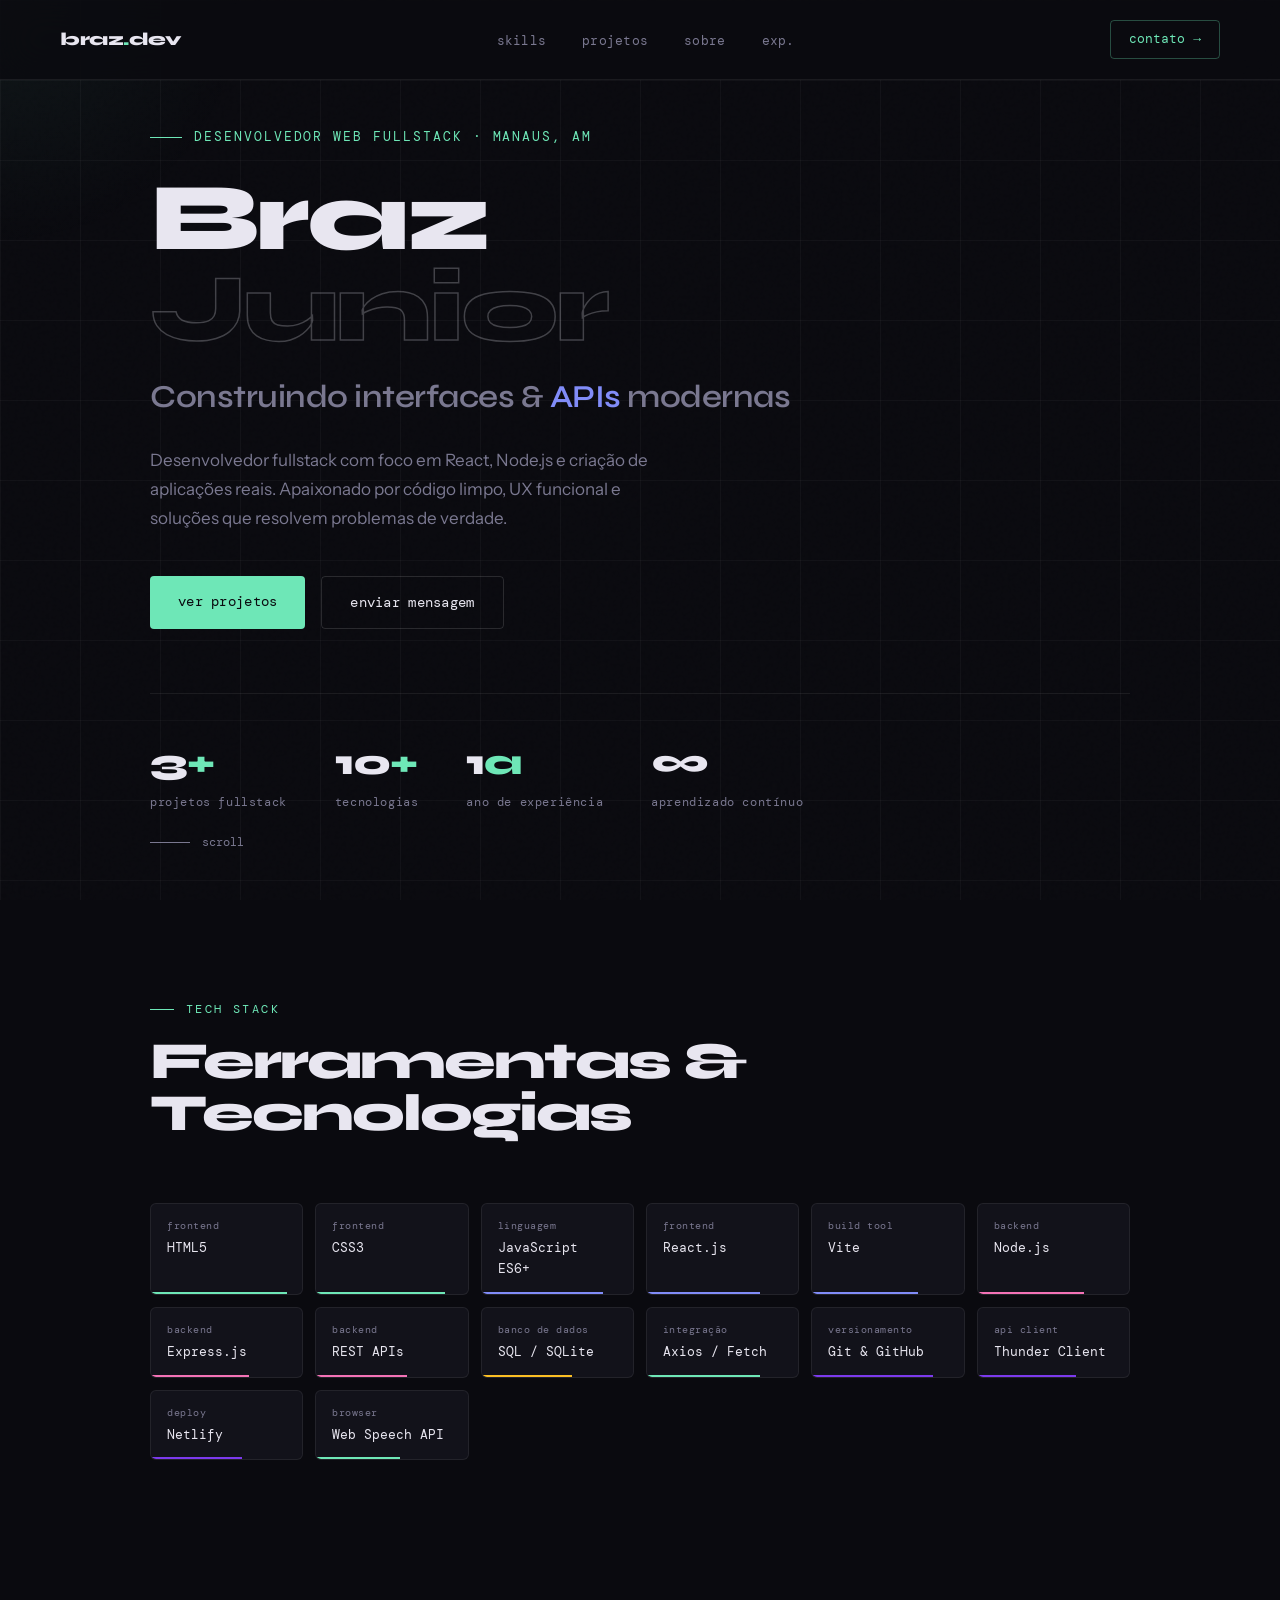
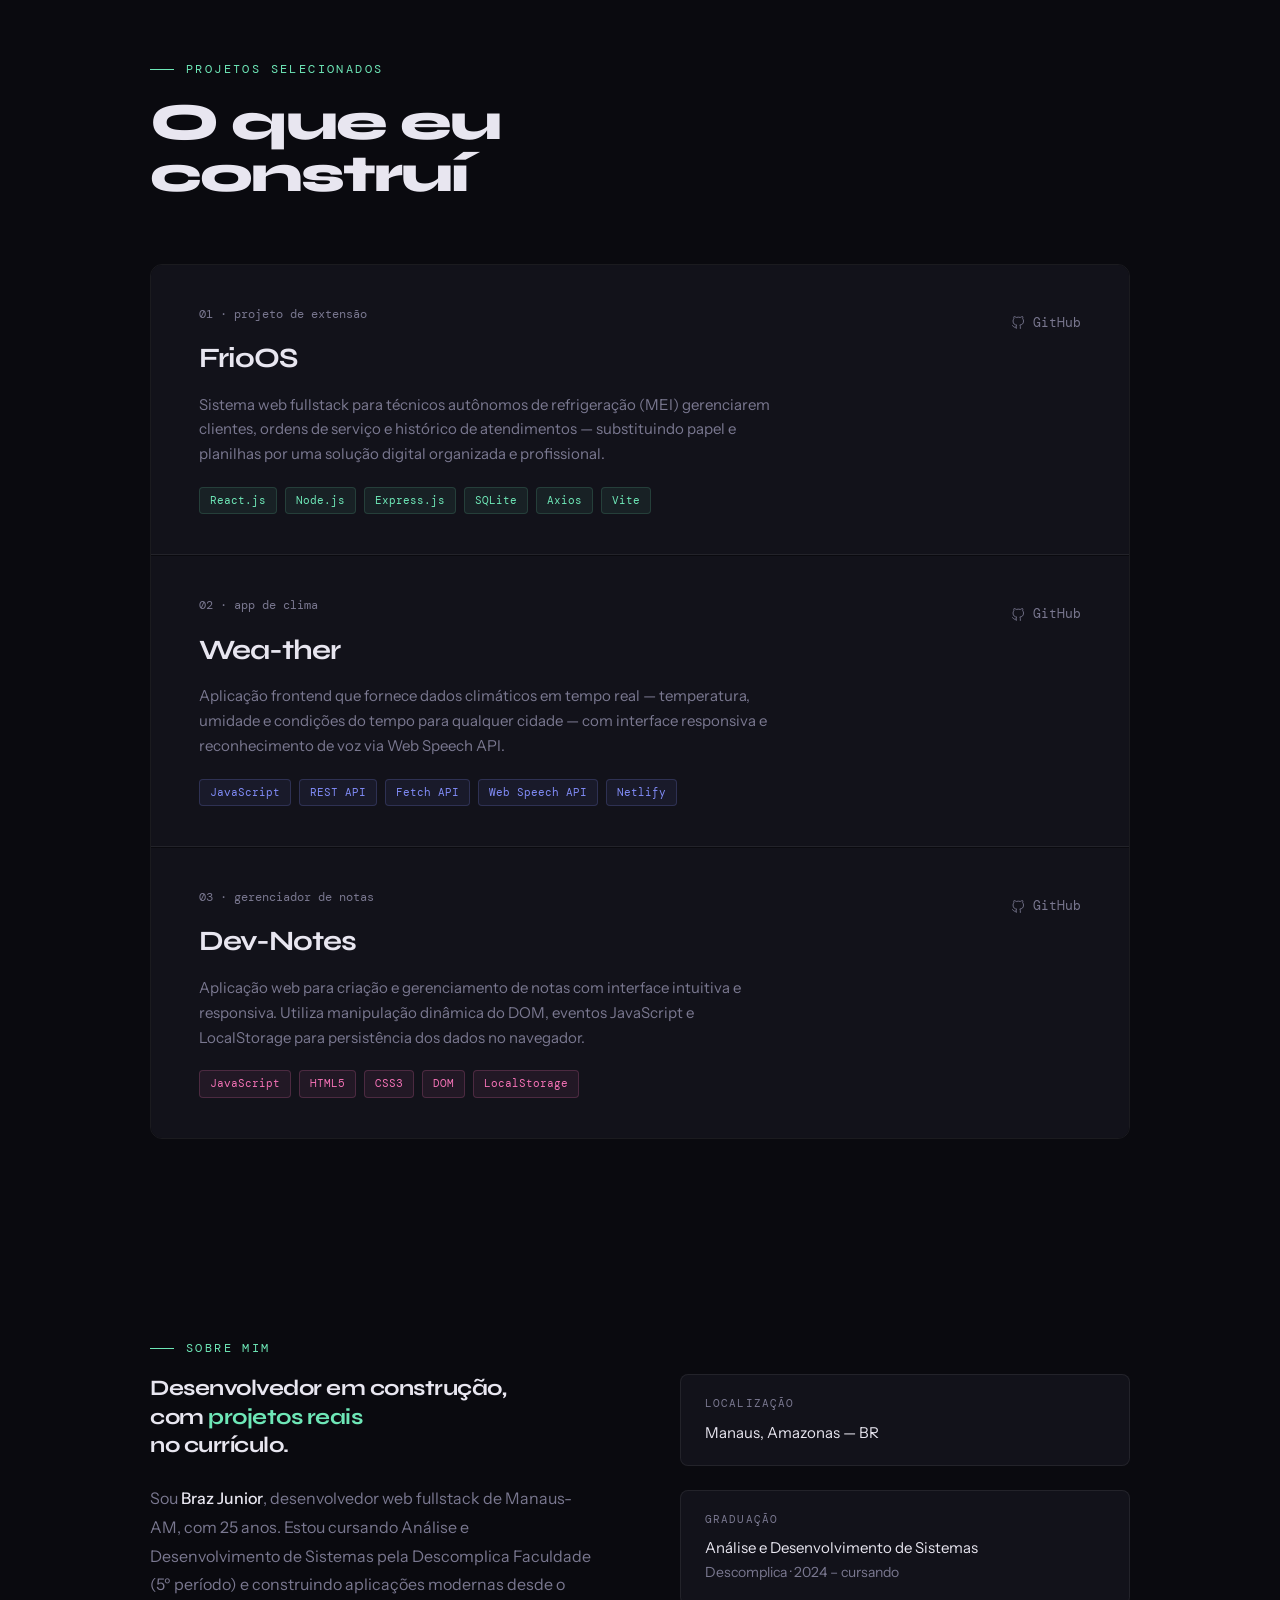
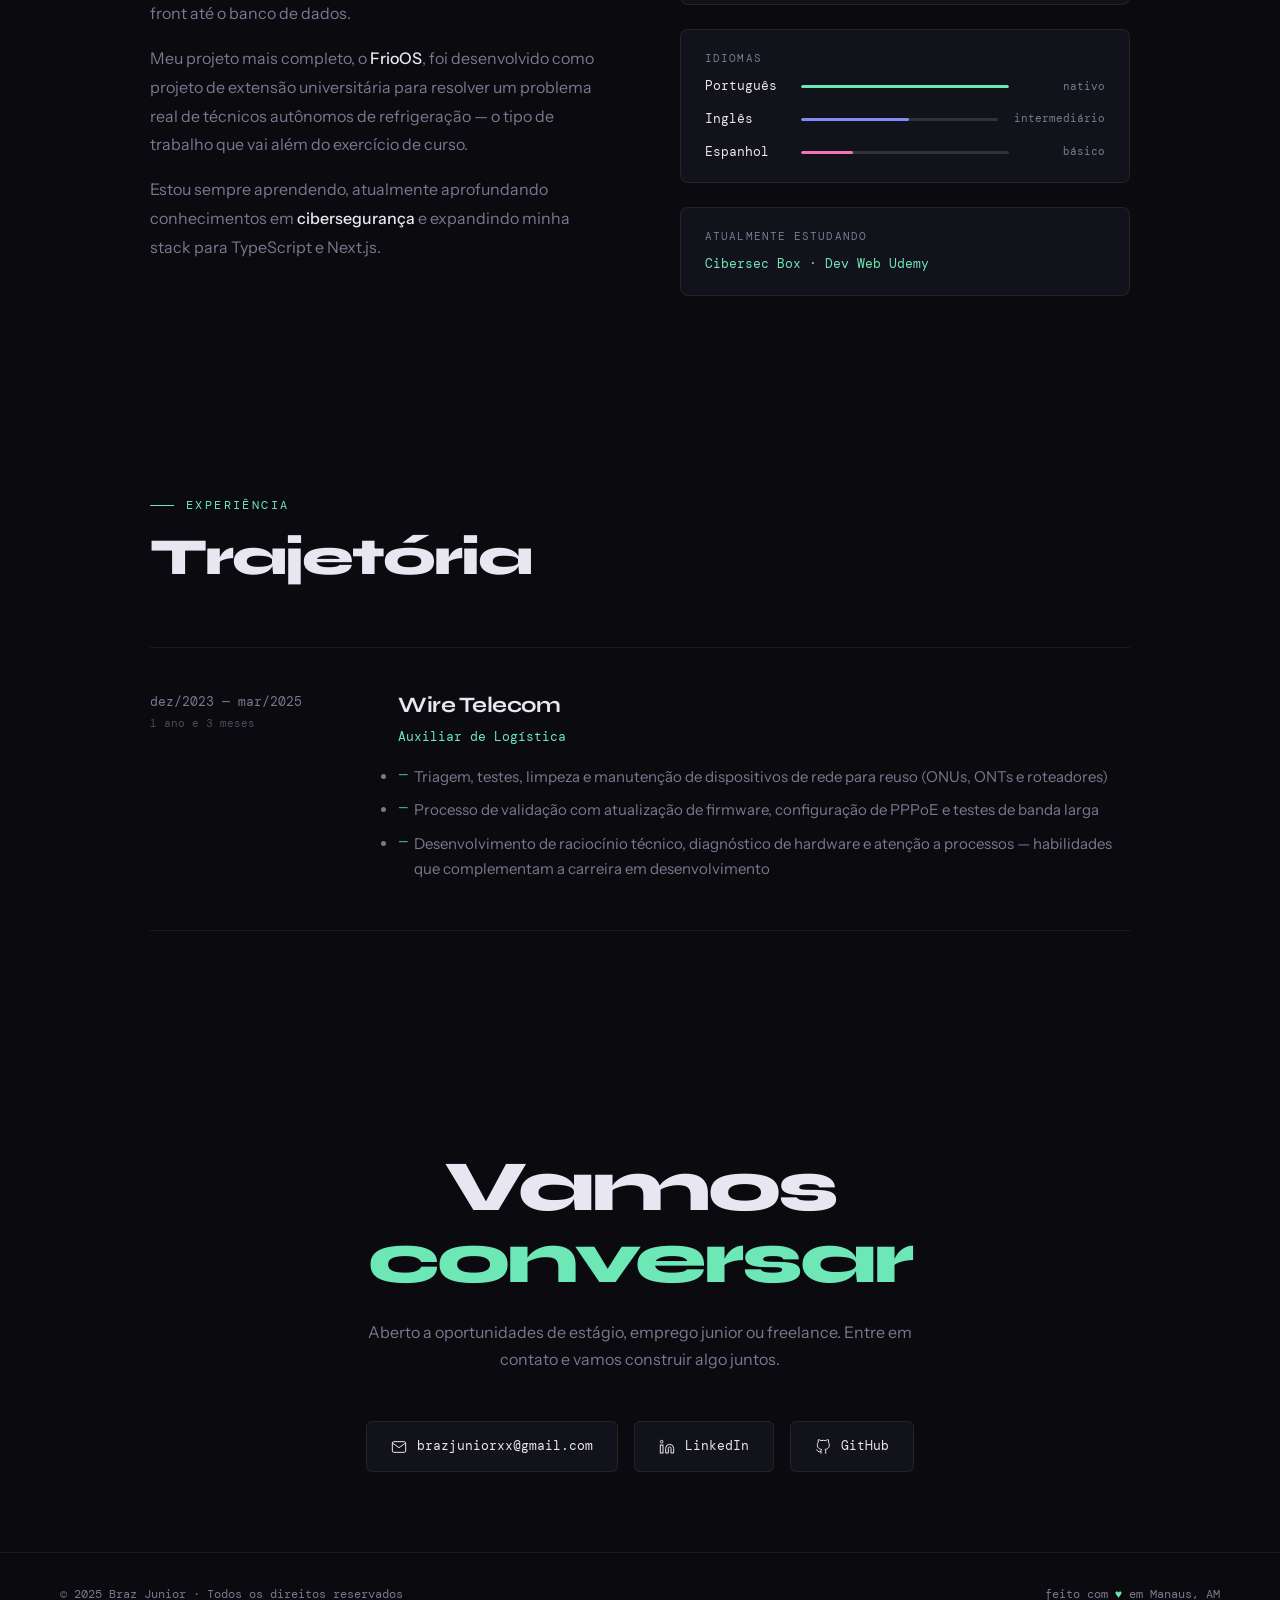
==== index.html @ 45c3b49c "Initial commit" ====
<!DOCTYPE html>
<html lang="pt-BR">
<head>
  <meta charset="UTF-8" />
  <meta name="viewport" content="width=device-width, initial-scale=1.0" />
  <title>Braz Junior — Desenvolvedor Fullstack</title>
  <link rel="preconnect" href="https://fonts.googleapis.com" />
  <link rel="preconnect" href="https://fonts.gstatic.com" crossorigin />
  <link href="https://fonts.googleapis.com/css2?family=Syne:wght@400;600;700;800&family=DM+Mono:ital,wght@0,300;0,400;1,300&family=Instrument+Sans:ital,wght@0,400;0,500;1,400&display=swap" rel="stylesheet" />
  <style>
    *, *::before, *::after { box-sizing: border-box; margin: 0; padding: 0; }

    :root {
      --bg:       #0a0a0f;
      --bg2:      #12121a;
      --bg3:      #1a1a26;
      --border:   rgba(255,255,255,0.07);
      --border2:  rgba(255,255,255,0.13);
      --text:     #e8e6f0;
      --muted:    #7a7890;
      --accent:   #6ee7b7;
      --accent2:  #818cf8;
      --accent3:  #f472b6;
      --glow:     rgba(110,231,183,0.15);
      --glow2:    rgba(129,140,248,0.12);
      --font-head: 'Syne', sans-serif;
      --font-body: 'Instrument Sans', sans-serif;
      --font-mono: 'DM Mono', monospace;
    }

    html { scroll-behavior: smooth; }

    body {
      background: var(--bg);
      color: var(--text);
      font-family: var(--font-body);
      font-size: 16px;
      line-height: 1.6;
      overflow-x: hidden;
    }

    /* ── NOISE OVERLAY ── */
    body::before {
      content: '';
      position: fixed;
      inset: 0;
      background-image: url("data:image/svg+xml,%3Csvg viewBox='0 0 256 256' xmlns='http://www.w3.org/2000/svg'%3E%3Cfilter id='n'%3E%3CfeTurbulence type='fractalNoise' baseFrequency='0.9' numOctaves='4' stitchTiles='stitch'/%3E%3C/filter%3E%3Crect width='100%25' height='100%25' filter='url(%23n)' opacity='0.04'/%3E%3C/svg%3E");
      pointer-events: none;
      z-index: 0;
      opacity: 0.4;
    }

    /* ── GRID LINES ── */
    body::after {
      content: '';
      position: fixed;
      inset: 0;
      background-image:
        linear-gradient(var(--border) 1px, transparent 1px),
        linear-gradient(90deg, var(--border) 1px, transparent 1px);
      background-size: 80px 80px;
      pointer-events: none;
      z-index: 0;
      opacity: 0.5;
    }

    /* ── CURSOR GLOW ── */
    #cursor-glow {
      position: fixed;
      width: 500px;
      height: 500px;
      border-radius: 50%;
      background: radial-gradient(circle, rgba(110,231,183,0.06) 0%, transparent 70%);
      pointer-events: none;
      transform: translate(-50%, -50%);
      z-index: 1;
      transition: opacity 0.3s;
    }

    /* ── NAV ── */
    nav {
      position: fixed;
      top: 0; left: 0; right: 0;
      z-index: 100;
      display: flex;
      justify-content: space-between;
      align-items: center;
      padding: 20px 60px;
      background: rgba(10,10,15,0.8);
      backdrop-filter: blur(20px);
      border-bottom: 1px solid var(--border);
    }

    .nav-logo {
      font-family: var(--font-head);
      font-size: 18px;
      font-weight: 800;
      letter-spacing: -0.5px;
      color: var(--text);
      text-decoration: none;
    }

    .nav-logo span { color: var(--accent); }

    .nav-links {
      display: flex;
      gap: 36px;
      list-style: none;
    }

    .nav-links a {
      font-family: var(--font-mono);
      font-size: 13px;
      color: var(--muted);
      text-decoration: none;
      transition: color 0.2s;
      letter-spacing: 0.02em;
    }

    .nav-links a:hover { color: var(--text); }

    .nav-cta {
      font-family: var(--font-mono);
      font-size: 13px;
      color: var(--accent);
      text-decoration: none;
      border: 1px solid rgba(110,231,183,0.3);
      padding: 8px 18px;
      border-radius: 4px;
      transition: all 0.2s;
    }

    .nav-cta:hover {
      background: rgba(110,231,183,0.08);
      border-color: var(--accent);
    }

    /* ── SECTIONS ── */
    section {
      position: relative;
      z-index: 2;
    }

    .container {
      max-width: 1100px;
      margin: 0 auto;
      padding: 0 60px;
    }

    /* ── HERO ── */
    #hero {
      min-height: 100vh;
      display: flex;
      align-items: center;
      padding: 120px 60px 80px;
      max-width: 1100px;
      margin: 0 auto;
    }

    .hero-inner {
      width: 100%;
    }

    .hero-tag {
      font-family: var(--font-mono);
      font-size: 13px;
      color: var(--accent);
      letter-spacing: 0.15em;
      text-transform: uppercase;
      margin-bottom: 24px;
      display: flex;
      align-items: center;
      gap: 12px;
      opacity: 0;
      animation: fadeUp 0.7s ease forwards 0.1s;
    }

    .hero-tag::before {
      content: '';
      display: block;
      width: 32px;
      height: 1px;
      background: var(--accent);
    }

    .hero-name {
      font-family: var(--font-head);
      font-size: clamp(52px, 8vw, 96px);
      font-weight: 800;
      line-height: 0.95;
      letter-spacing: -3px;
      color: var(--text);
      opacity: 0;
      animation: fadeUp 0.8s ease forwards 0.2s;
    }

    .hero-name .line2 {
      display: block;
      color: transparent;
      -webkit-text-stroke: 1.5px rgba(232,230,240,0.25);
    }

    .hero-role {
      font-family: var(--font-head);
      font-size: clamp(20px, 3vw, 32px);
      font-weight: 600;
      color: var(--muted);
      margin-top: 16px;
      letter-spacing: -0.5px;
      opacity: 0;
      animation: fadeUp 0.8s ease forwards 0.35s;
    }

    .hero-role .hl { color: var(--accent2); }

    .hero-desc {
      font-size: 17px;
      color: var(--muted);
      max-width: 520px;
      margin-top: 24px;
      line-height: 1.7;
      opacity: 0;
      animation: fadeUp 0.8s ease forwards 0.5s;
    }

    .hero-actions {
      display: flex;
      gap: 16px;
      margin-top: 44px;
      flex-wrap: wrap;
      opacity: 0;
      animation: fadeUp 0.8s ease forwards 0.65s;
    }

    .btn-primary {
      font-family: var(--font-mono);
      font-size: 14px;
      color: var(--bg);
      background: var(--accent);
      padding: 14px 28px;
      border-radius: 4px;
      text-decoration: none;
      font-weight: 400;
      transition: all 0.2s;
      letter-spacing: 0.02em;
    }

    .btn-primary:hover {
      background: #86efca;
      transform: translateY(-2px);
    }

    .btn-secondary {
      font-family: var(--font-mono);
      font-size: 14px;
      color: var(--text);
      background: transparent;
      padding: 14px 28px;
      border-radius: 4px;
      border: 1px solid var(--border2);
      text-decoration: none;
      transition: all 0.2s;
      letter-spacing: 0.02em;
    }

    .btn-secondary:hover {
      border-color: rgba(255,255,255,0.3);
      background: rgba(255,255,255,0.04);
      transform: translateY(-2px);
    }

    .hero-scroll {
      position: absolute;
      bottom: 48px;
      left: 60px;
      display: flex;
      align-items: center;
      gap: 12px;
      font-family: var(--font-mono);
      font-size: 12px;
      color: var(--muted);
      opacity: 0;
      animation: fadeUp 0.8s ease forwards 0.9s;
    }

    .scroll-line {
      width: 40px;
      height: 1px;
      background: var(--muted);
      animation: scrollPulse 2s ease-in-out infinite;
    }

    @keyframes scrollPulse {
      0%, 100% { transform: scaleX(1); opacity: 0.4; }
      50% { transform: scaleX(1.3); opacity: 1; }
    }

    /* Hero numbers */
    .hero-stats {
      display: flex;
      gap: 48px;
      margin-top: 64px;
      padding-top: 40px;
      border-top: 1px solid var(--border);
      opacity: 0;
      animation: fadeUp 0.8s ease forwards 0.8s;
    }

    .stat-num {
      font-family: var(--font-head);
      font-size: 36px;
      font-weight: 800;
      color: var(--text);
      letter-spacing: -1px;
    }

    .stat-num span { color: var(--accent); }

    .stat-label {
      font-family: var(--font-mono);
      font-size: 12px;
      color: var(--muted);
      letter-spacing: 0.05em;
      margin-top: 2px;
    }

    /* ── SKILLS ── */
    #skills {
      padding: 100px 0;
    }

    .section-label {
      font-family: var(--font-mono);
      font-size: 12px;
      color: var(--accent);
      letter-spacing: 0.2em;
      text-transform: uppercase;
      margin-bottom: 16px;
      display: flex;
      align-items: center;
      gap: 12px;
    }

    .section-label::before {
      content: '';
      display: block;
      width: 24px;
      height: 1px;
      background: var(--accent);
    }

    .section-title {
      font-family: var(--font-head);
      font-size: clamp(32px, 5vw, 52px);
      font-weight: 800;
      letter-spacing: -2px;
      color: var(--text);
      line-height: 1;
      margin-bottom: 64px;
    }

    .skills-grid {
      display: grid;
      grid-template-columns: repeat(auto-fill, minmax(140px, 1fr));
      gap: 12px;
    }

    .skill-chip {
      background: var(--bg2);
      border: 1px solid var(--border);
      border-radius: 6px;
      padding: 14px 16px;
      font-family: var(--font-mono);
      font-size: 13px;
      color: var(--text);
      transition: all 0.2s;
      cursor: default;
      position: relative;
      overflow: hidden;
    }

    .skill-chip::before {
      content: '';
      position: absolute;
      bottom: 0; left: 0;
      height: 2px;
      width: var(--level, 70%);
      background: var(--chip-color, var(--accent));
      transition: width 0.6s ease;
    }

    .skill-chip:hover {
      border-color: var(--chip-color, var(--accent));
      background: var(--bg3);
      transform: translateY(-2px);
    }

    .skill-chip .chip-cat {
      font-size: 10px;
      color: var(--muted);
      display: block;
      margin-bottom: 4px;
      letter-spacing: 0.05em;
    }

    /* ── PROJECTS ── */
    #projects {
      padding: 100px 0;
    }

    .projects-list {
      display: flex;
      flex-direction: column;
      gap: 1px;
      border: 1px solid var(--border);
      border-radius: 12px;
      overflow: hidden;
    }

    .project-item {
      background: var(--bg2);
      padding: 40px 48px;
      display: grid;
      grid-template-columns: 1fr auto;
      gap: 32px;
      align-items: start;
      border-bottom: 1px solid var(--border);
      transition: background 0.2s;
      position: relative;
      overflow: hidden;
    }

    .project-item:last-child { border-bottom: none; }

    .project-item::before {
      content: '';
      position: absolute;
      left: 0; top: 0; bottom: 0;
      width: 3px;
      background: var(--p-accent, var(--accent));
      transform: scaleY(0);
      transform-origin: bottom;
      transition: transform 0.3s ease;
    }

    .project-item:hover { background: var(--bg3); }
    .project-item:hover::before { transform: scaleY(1); }

    .project-num {
      font-family: var(--font-mono);
      font-size: 12px;
      color: var(--muted);
      margin-bottom: 12px;
    }

    .project-name {
      font-family: var(--font-head);
      font-size: 28px;
      font-weight: 700;
      letter-spacing: -1px;
      color: var(--text);
      margin-bottom: 12px;
    }

    .project-desc {
      font-size: 15px;
      color: var(--muted);
      max-width: 580px;
      line-height: 1.65;
      margin-bottom: 20px;
    }

    .project-tags {
      display: flex;
      flex-wrap: wrap;
      gap: 8px;
    }

    .project-tag {
      font-family: var(--font-mono);
      font-size: 11px;
      color: var(--tag-c, var(--accent));
      background: rgba(110,231,183,0.07);
      border: 1px solid rgba(110,231,183,0.15);
      padding: 4px 10px;
      border-radius: 4px;
    }

    .project-links {
      display: flex;
      flex-direction: column;
      gap: 12px;
      padding-top: 8px;
    }

    .project-link {
      font-family: var(--font-mono);
      font-size: 13px;
      color: var(--muted);
      text-decoration: none;
      display: flex;
      align-items: center;
      gap: 8px;
      transition: color 0.2s;
      white-space: nowrap;
    }

    .project-link:hover { color: var(--text); }

    .project-link svg {
      width: 14px; height: 14px;
      flex-shrink: 0;
    }

    /* ── ABOUT ── */
    #about {
      padding: 100px 0;
    }

    .about-grid {
      display: grid;
      grid-template-columns: 1fr 1fr;
      gap: 80px;
      align-items: start;
    }

    .about-text {
      font-size: 16px;
      color: var(--muted);
      line-height: 1.8;
    }

    .about-text p { margin-bottom: 16px; }

    .about-text strong {
      color: var(--text);
      font-weight: 500;
    }

    .about-highlight {
      font-family: var(--font-head);
      font-size: 22px;
      font-weight: 700;
      color: var(--text);
      letter-spacing: -0.5px;
      line-height: 1.3;
      margin-bottom: 24px;
    }

    .about-highlight .accent { color: var(--accent); }

    .about-right {
      display: flex;
      flex-direction: column;
      gap: 24px;
    }

    .info-block {
      background: var(--bg2);
      border: 1px solid var(--border);
      border-radius: 8px;
      padding: 20px 24px;
    }

    .info-block-label {
      font-family: var(--font-mono);
      font-size: 11px;
      color: var(--muted);
      letter-spacing: 0.1em;
      text-transform: uppercase;
      margin-bottom: 8px;
    }

    .info-block-val {
      font-size: 15px;
      color: var(--text);
    }

    .lang-bars {
      display: flex;
      flex-direction: column;
      gap: 12px;
    }

    .lang-row {
      display: flex;
      align-items: center;
      justify-content: space-between;
      gap: 16px;
    }

    .lang-name {
      font-family: var(--font-mono);
      font-size: 13px;
      color: var(--text);
      min-width: 80px;
    }

    .lang-bar-bg {
      flex: 1;
      height: 3px;
      background: var(--border2);
      border-radius: 2px;
      overflow: hidden;
    }

    .lang-bar-fill {
      height: 100%;
      border-radius: 2px;
      background: var(--accent);
      transition: width 1s ease;
    }

    .lang-level {
      font-family: var(--font-mono);
      font-size: 11px;
      color: var(--muted);
      min-width: 80px;
      text-align: right;
    }

    /* ── EXPERIENCE ── */
    #experience {
      padding: 100px 0;
    }

    .exp-item {
      display: grid;
      grid-template-columns: 200px 1fr;
      gap: 48px;
      padding: 40px 0;
      border-top: 1px solid var(--border);
    }

    .exp-item:last-child { border-bottom: 1px solid var(--border); }

    .exp-period {
      font-family: var(--font-mono);
      font-size: 13px;
      color: var(--muted);
      line-height: 1.6;
      padding-top: 4px;
    }

    .exp-company {
      font-family: var(--font-head);
      font-size: 22px;
      font-weight: 700;
      color: var(--text);
      letter-spacing: -0.5px;
      margin-bottom: 4px;
    }

    .exp-role {
      font-family: var(--font-mono);
      font-size: 13px;
      color: var(--accent);
      margin-bottom: 16px;
    }

    .exp-desc {
      font-size: 15px;
      color: var(--muted);
      line-height: 1.7;
    }

    .exp-desc li {
      margin-bottom: 8px;
      padding-left: 16px;
      position: relative;
    }

    .exp-desc li::before {
      content: '—';
      position: absolute;
      left: 0;
      color: var(--accent);
      font-size: 12px;
    }

    /* ── CONTACT ── */
    #contact {
      padding: 120px 0 80px;
    }

    .contact-inner {
      text-align: center;
      max-width: 600px;
      margin: 0 auto;
    }

    .contact-big {
      font-family: var(--font-head);
      font-size: clamp(40px, 6vw, 72px);
      font-weight: 800;
      letter-spacing: -3px;
      line-height: 1;
      color: var(--text);
      margin-bottom: 24px;
    }

    .contact-big span { color: var(--accent); }

    .contact-sub {
      font-size: 16px;
      color: var(--muted);
      margin-bottom: 48px;
      line-height: 1.7;
    }

    .contact-links {
      display: flex;
      justify-content: center;
      gap: 16px;
      flex-wrap: wrap;
    }

    .contact-link {
      font-family: var(--font-mono);
      font-size: 13px;
      color: var(--text);
      text-decoration: none;
      background: var(--bg2);
      border: 1px solid var(--border);
      padding: 14px 24px;
      border-radius: 6px;
      display: flex;
      align-items: center;
      gap: 10px;
      transition: all 0.2s;
    }

    .contact-link:hover {
      border-color: var(--accent);
      color: var(--accent);
      transform: translateY(-2px);
    }

    .contact-link svg { width: 16px; height: 16px; }

    /* ── FOOTER ── */
    footer {
      position: relative;
      z-index: 2;
      padding: 32px 60px;
      border-top: 1px solid var(--border);
      display: flex;
      justify-content: space-between;
      align-items: center;
    }

    .footer-copy {
      font-family: var(--font-mono);
      font-size: 12px;
      color: var(--muted);
    }

    .footer-made {
      font-family: var(--font-mono);
      font-size: 12px;
      color: var(--muted);
    }

    .footer-made span { color: var(--accent); }

    /* ── ANIMATIONS ── */
    @keyframes fadeUp {
      from { opacity: 0; transform: translateY(24px); }
      to   { opacity: 1; transform: translateY(0); }
    }

    .reveal {
      opacity: 0;
      transform: translateY(32px);
      transition: opacity 0.7s ease, transform 0.7s ease;
    }

    .reveal.visible {
      opacity: 1;
      transform: translateY(0);
    }

    .reveal-delay-1 { transition-delay: 0.1s; }
    .reveal-delay-2 { transition-delay: 0.2s; }
    .reveal-delay-3 { transition-delay: 0.3s; }

    /* ── MOBILE ── */
    @media (max-width: 768px) {
      nav { padding: 16px 24px; }
      .nav-links { display: none; }
      #hero { padding: 100px 24px 60px; }
      .container { padding: 0 24px; }
      .hero-stats { gap: 28px; flex-wrap: wrap; }
      .about-grid { grid-template-columns: 1fr; gap: 40px; }
      .exp-item { grid-template-columns: 1fr; gap: 8px; }
      .project-item { grid-template-columns: 1fr; padding: 28px 24px; }
      .project-links { flex-direction: row; }
      footer { flex-direction: column; gap: 8px; text-align: center; }
      .hero-scroll { left: 24px; }
    }

    /* ── SCROLLBAR ── */
    ::-webkit-scrollbar { width: 4px; }
    ::-webkit-scrollbar-track { background: var(--bg); }
    ::-webkit-scrollbar-thumb { background: var(--bg3); border-radius: 2px; }
    ::-webkit-scrollbar-thumb:hover { background: var(--muted); }

    /* ── ACTIVE NAV ── */
    .nav-links a.active { color: var(--accent); }
  </style>
</head>
<body>

  <div id="cursor-glow"></div>

  <!-- NAV -->
  <nav>
    <a href="#hero" class="nav-logo">braz<span>.</span>dev</a>
    <ul class="nav-links">
      <li><a href="#skills">skills</a></li>
      <li><a href="#projects">projetos</a></li>
      <li><a href="#about">sobre</a></li>
      <li><a href="#experience">exp.</a></li>
    </ul>
    <a href="mailto:brazjuniorxx@gmail.com" class="nav-cta">contato →</a>
  </nav>

  <!-- HERO -->
  <section id="hero">
    <div class="hero-inner">
      <p class="hero-tag">Desenvolvedor Web Fullstack · Manaus, AM</p>
      <h1 class="hero-name">
        Braz
        <span class="line2">Junior</span>
      </h1>
      <p class="hero-role">
        Construindo interfaces &amp; <span class="hl">APIs</span> modernas
      </p>
      <p class="hero-desc">
        Desenvolvedor fullstack com foco em React, Node.js e criação de aplicações reais.
        Apaixonado por código limpo, UX funcional e soluções que resolvem problemas de verdade.
      </p>
      <div class="hero-actions">
        <a href="#projects" class="btn-primary">ver projetos</a>
        <a href="mailto:brazjuniorxx@gmail.com" class="btn-secondary">enviar mensagem</a>
      </div>
      <div class="hero-stats">
        <div>
          <div class="stat-num">3<span>+</span></div>
          <div class="stat-label">projetos fullstack</div>
        </div>
        <div>
          <div class="stat-num">10<span>+</span></div>
          <div class="stat-label">tecnologias</div>
        </div>
        <div>
          <div class="stat-num">1<span>a</span></div>
          <div class="stat-label">ano de experiência</div>
        </div>
        <div>
          <div class="stat-num">∞</div>
          <div class="stat-label">aprendizado contínuo</div>
        </div>
      </div>
    </div>
    <div class="hero-scroll">
      <div class="scroll-line"></div>
      scroll
    </div>
  </section>

  <!-- SKILLS -->
  <section id="skills">
    <div class="container">
      <p class="section-label reveal">tech stack</p>
      <h2 class="section-title reveal reveal-delay-1">Ferramentas &amp;<br>Tecnologias</h2>
      <div class="skills-grid">
        <!-- Frontend -->
        <div class="skill-chip reveal" style="--chip-color:#6ee7b7;--level:90%">
          <span class="chip-cat">frontend</span>HTML5
        </div>
        <div class="skill-chip reveal reveal-delay-1" style="--chip-color:#6ee7b7;--level:85%">
          <span class="chip-cat">frontend</span>CSS3
        </div>
        <div class="skill-chip reveal reveal-delay-2" style="--chip-color:#818cf8;--level:80%">
          <span class="chip-cat">linguagem</span>JavaScript ES6+
        </div>
        <div class="skill-chip reveal reveal-delay-3" style="--chip-color:#818cf8;--level:75%">
          <span class="chip-cat">frontend</span>React.js
        </div>
        <div class="skill-chip reveal" style="--chip-color:#818cf8;--level:70%">
          <span class="chip-cat">build tool</span>Vite
        </div>
        <!-- Backend -->
        <div class="skill-chip reveal reveal-delay-1" style="--chip-color:#f472b6;--level:70%">
          <span class="chip-cat">backend</span>Node.js
        </div>
        <div class="skill-chip reveal reveal-delay-2" style="--chip-color:#f472b6;--level:65%">
          <span class="chip-cat">backend</span>Express.js
        </div>
        <div class="skill-chip reveal reveal-delay-3" style="--chip-color:#f472b6;--level:60%">
          <span class="chip-cat">backend</span>REST APIs
        </div>
        <!-- Data -->
        <div class="skill-chip reveal" style="--chip-color:#fbbf24;--level:60%">
          <span class="chip-cat">banco de dados</span>SQL / SQLite
        </div>
        <div class="skill-chip reveal reveal-delay-1" style="--chip-color:#6ee7b7;--level:75%">
          <span class="chip-cat">integração</span>Axios / Fetch
        </div>
        <!-- Tools -->
        <div class="skill-chip reveal reveal-delay-2" style="--chip-color:#7c3aed;--level:80%">
          <span class="chip-cat">versionamento</span>Git &amp; GitHub
        </div>
        <div class="skill-chip reveal reveal-delay-3" style="--chip-color:#7c3aed;--level:65%">
          <span class="chip-cat">api client</span>Thunder Client
        </div>
        <div class="skill-chip reveal" style="--chip-color:#7c3aed;--level:60%">
          <span class="chip-cat">deploy</span>Netlify
        </div>
        <div class="skill-chip reveal reveal-delay-1" style="--chip-color:#6ee7b7;--level:55%">
          <span class="chip-cat">browser</span>Web Speech API
        </div>
      </div>
    </div>
  </section>

  <!-- PROJECTS -->
  <section id="projects">
    <div class="container">
      <p class="section-label reveal">projetos selecionados</p>
      <h2 class="section-title reveal reveal-delay-1">O que eu<br>construí</h2>
      <div class="projects-list reveal reveal-delay-2">

        <!-- FrioOS -->
        <div class="project-item" style="--p-accent:#6ee7b7">
          <div>
            <p class="project-num">01 · projeto de extensão</p>
            <h3 class="project-name">FrioOS</h3>
            <p class="project-desc">
              Sistema web fullstack para técnicos autônomos de refrigeração (MEI) gerenciarem
              clientes, ordens de serviço e histórico de atendimentos — substituindo papel e
              planilhas por uma solução digital organizada e profissional.
            </p>
            <div class="project-tags">
              <span class="project-tag">React.js</span>
              <span class="project-tag">Node.js</span>
              <span class="project-tag">Express.js</span>
              <span class="project-tag">SQLite</span>
              <span class="project-tag">Axios</span>
              <span class="project-tag">Vite</span>
            </div>
          </div>
          <div class="project-links">
            <a class="project-link" href="https://github.com/brxzjunior/FrioOS" target="_blank" rel="noopener">
              <svg viewBox="0 0 24 24" fill="none" stroke="currentColor" stroke-width="1.5"><path d="M9 19c-5 1.5-5-2.5-7-3m14 6v-3.87a3.37 3.37 0 00-.94-2.61c3.14-.35 6.44-1.54 6.44-7A5.44 5.44 0 0020 4.77 5.07 5.07 0 0019.91 1S18.73.65 16 2.48a13.38 13.38 0 00-7 0C6.27.65 5.09 1 5.09 1A5.07 5.07 0 005 4.77a5.44 5.44 0 00-1.5 3.78c0 5.42 3.3 6.61 6.44 7A3.37 3.37 0 009 18.13V22"/></svg>
              GitHub
            </a>
          </div>
        </div>

        <!-- Weather -->
        <div class="project-item" style="--p-accent:#818cf8">
          <div>
            <p class="project-num">02 · app de clima</p>
            <h3 class="project-name">Wea-ther</h3>
            <p class="project-desc">
              Aplicação frontend que fornece dados climáticos em tempo real — temperatura,
              umidade e condições do tempo para qualquer cidade — com interface responsiva
              e reconhecimento de voz via Web Speech API.
            </p>
            <div class="project-tags">
              <span class="project-tag" style="--tag-c:#818cf8;background:rgba(129,140,248,0.07);border-color:rgba(129,140,248,0.2)">JavaScript</span>
              <span class="project-tag" style="--tag-c:#818cf8;background:rgba(129,140,248,0.07);border-color:rgba(129,140,248,0.2)">REST API</span>
              <span class="project-tag" style="--tag-c:#818cf8;background:rgba(129,140,248,0.07);border-color:rgba(129,140,248,0.2)">Fetch API</span>
              <span class="project-tag" style="--tag-c:#818cf8;background:rgba(129,140,248,0.07);border-color:rgba(129,140,248,0.2)">Web Speech API</span>
              <span class="project-tag" style="--tag-c:#818cf8;background:rgba(129,140,248,0.07);border-color:rgba(129,140,248,0.2)">Netlify</span>
            </div>
          </div>
          <div class="project-links">
            <a class="project-link" href="https://github.com/brxzjunior/Weather" target="_blank" rel="noopener">
              <svg viewBox="0 0 24 24" fill="none" stroke="currentColor" stroke-width="1.5"><path d="M9 19c-5 1.5-5-2.5-7-3m14 6v-3.87a3.37 3.37 0 00-.94-2.61c3.14-.35 6.44-1.54 6.44-7A5.44 5.44 0 0020 4.77 5.07 5.07 0 0019.91 1S18.73.65 16 2.48a13.38 13.38 0 00-7 0C6.27.65 5.09 1 5.09 1A5.07 5.07 0 005 4.77a5.44 5.44 0 00-1.5 3.78c0 5.42 3.3 6.61 6.44 7A3.37 3.37 0 009 18.13V22"/></svg>
              GitHub
            </a>
          </div>
        </div>

        <!-- Dev-Notes -->
        <div class="project-item" style="--p-accent:#f472b6">
          <div>
            <p class="project-num">03 · gerenciador de notas</p>
            <h3 class="project-name">Dev-Notes</h3>
            <p class="project-desc">
              Aplicação web para criação e gerenciamento de notas com interface intuitiva
              e responsiva. Utiliza manipulação dinâmica do DOM, eventos JavaScript e
              LocalStorage para persistência dos dados no navegador.
            </p>
            <div class="project-tags">
              <span class="project-tag" style="--tag-c:#f472b6;background:rgba(244,114,182,0.07);border-color:rgba(244,114,182,0.2)">JavaScript</span>
              <span class="project-tag" style="--tag-c:#f472b6;background:rgba(244,114,182,0.07);border-color:rgba(244,114,182,0.2)">HTML5</span>
              <span class="project-tag" style="--tag-c:#f472b6;background:rgba(244,114,182,0.07);border-color:rgba(244,114,182,0.2)">CSS3</span>
              <span class="project-tag" style="--tag-c:#f472b6;background:rgba(244,114,182,0.07);border-color:rgba(244,114,182,0.2)">DOM</span>
              <span class="project-tag" style="--tag-c:#f472b6;background:rgba(244,114,182,0.07);border-color:rgba(244,114,182,0.2)">LocalStorage</span>
            </div>
          </div>
          <div class="project-links">
            <a class="project-link" href="https://github.com/brxzjunior/Dev-Notes" target="_blank" rel="noopener">
              <svg viewBox="0 0 24 24" fill="none" stroke="currentColor" stroke-width="1.5"><path d="M9 19c-5 1.5-5-2.5-7-3m14 6v-3.87a3.37 3.37 0 00-.94-2.61c3.14-.35 6.44-1.54 6.44-7A5.44 5.44 0 0020 4.77 5.07 5.07 0 0019.91 1S18.73.65 16 2.48a13.38 13.38 0 00-7 0C6.27.65 5.09 1 5.09 1A5.07 5.07 0 005 4.77a5.44 5.44 0 00-1.5 3.78c0 5.42 3.3 6.61 6.44 7A3.37 3.37 0 009 18.13V22"/></svg>
              GitHub
            </a>
          </div>
        </div>

      </div>
    </div>
  </section>

  <!-- ABOUT -->
  <section id="about">
    <div class="container">
      <p class="section-label reveal">sobre mim</p>
      <div class="about-grid">
        <div>
          <p class="about-highlight reveal">
            Desenvolvedor em construção,<br>
            com <span class="accent">projetos reais</span><br>
            no currículo.
          </p>
          <div class="about-text reveal reveal-delay-1">
            <p>
              Sou <strong>Braz Junior</strong>, desenvolvedor web fullstack de Manaus-AM, com 25 anos.
              Estou cursando Análise e Desenvolvimento de Sistemas pela Descomplica Faculdade (5º período)
              e construindo aplicações modernas desde o front até o banco de dados.
            </p>
            <p>
              Meu projeto mais completo, o <strong>FrioOS</strong>, foi desenvolvido como projeto de
              extensão universitária para resolver um problema real de técnicos autônomos de refrigeração —
              o tipo de trabalho que vai além do exercício de curso.
            </p>
            <p>
              Estou sempre aprendendo, atualmente aprofundando conhecimentos em
              <strong>cibersegurança</strong> e expandindo minha stack para TypeScript e Next.js.
            </p>
          </div>
        </div>
        <div class="about-right reveal reveal-delay-2">
          <div class="info-block">
            <div class="info-block-label">localização</div>
            <div class="info-block-val">Manaus, Amazonas — BR</div>
          </div>
          <div class="info-block">
            <div class="info-block-label">graduação</div>
            <div class="info-block-val">Análise e Desenvolvimento de Sistemas<br>
              <span style="color:var(--muted);font-size:14px">Descomplica · 2024 – cursando</span>
            </div>
          </div>
          <div class="info-block">
            <div class="info-block-label">idiomas</div>
            <div class="lang-bars">
              <div class="lang-row">
                <span class="lang-name">Português</span>
                <div class="lang-bar-bg"><div class="lang-bar-fill" style="width:100%;background:var(--accent)"></div></div>
                <span class="lang-level">nativo</span>
              </div>
              <div class="lang-row">
                <span class="lang-name">Inglês</span>
                <div class="lang-bar-bg"><div class="lang-bar-fill" style="width:55%;background:var(--accent2)"></div></div>
                <span class="lang-level">intermediário</span>
              </div>
              <div class="lang-row">
                <span class="lang-name">Espanhol</span>
                <div class="lang-bar-bg"><div class="lang-bar-fill" style="width:25%;background:var(--accent3)"></div></div>
                <span class="lang-level">básico</span>
              </div>
            </div>
          </div>
          <div class="info-block">
            <div class="info-block-label">atualmente estudando</div>
            <div class="info-block-val" style="font-family:var(--font-mono);font-size:13px;color:var(--accent)">
              Cibersec Box · Dev Web Udemy
            </div>
          </div>
        </div>
      </div>
    </div>
  </section>

  <!-- EXPERIENCE -->
  <section id="experience">
    <div class="container">
      <p class="section-label reveal">experiência</p>
      <h2 class="section-title reveal reveal-delay-1">Trajetória</h2>
      <div class="exp-item reveal reveal-delay-2">
        <div class="exp-period">
          dez/2023 — mar/2025<br>
          <span style="font-size:11px;opacity:0.6">1 ano e 3 meses</span>
        </div>
        <div>
          <div class="exp-company">Wire Telecom</div>
          <div class="exp-role">Auxiliar de Logística</div>
          <ul class="exp-desc">
            <li>Triagem, testes, limpeza e manutenção de dispositivos de rede para reuso (ONUs, ONTs e roteadores)</li>
            <li>Processo de validação com atualização de firmware, configuração de PPPoE e testes de banda larga</li>
            <li>Desenvolvimento de raciocínio técnico, diagnóstico de hardware e atenção a processos — habilidades que complementam a carreira em desenvolvimento</li>
          </ul>
        </div>
      </div>
    </div>
  </section>

  <!-- CONTACT -->
  <section id="contact">
    <div class="container">
      <div class="contact-inner reveal">
        <h2 class="contact-big">Vamos<br><span>conversar</span></h2>
        <p class="contact-sub">
          Aberto a oportunidades de estágio, emprego junior ou freelance.
          Entre em contato e vamos construir algo juntos.
        </p>
        <div class="contact-links">
          <a class="contact-link" href="mailto:brazjuniorxx@gmail.com">
            <svg viewBox="0 0 24 24" fill="none" stroke="currentColor" stroke-width="1.5"><path d="M4 4h16c1.1 0 2 .9 2 2v12c0 1.1-.9 2-2 2H4c-1.1 0-2-.9-2-2V6c0-1.1.9-2 2-2z"/><polyline points="22,6 12,13 2,6"/></svg>
            brazjuniorxx@gmail.com
          </a>
          <a class="contact-link" href="https://linkedin.com/in/brazjuniordev" target="_blank" rel="noopener">
            <svg viewBox="0 0 24 24" fill="none" stroke="currentColor" stroke-width="1.5"><path d="M16 8a6 6 0 016 6v7h-4v-7a2 2 0 00-2-2 2 2 0 00-2 2v7h-4v-7a6 6 0 016-6z"/><rect x="2" y="9" width="4" height="12"/><circle cx="4" cy="4" r="2"/></svg>
            LinkedIn
          </a>
          <a class="contact-link" href="https://github.com/brxzjunior" target="_blank" rel="noopener">
            <svg viewBox="0 0 24 24" fill="none" stroke="currentColor" stroke-width="1.5"><path d="M9 19c-5 1.5-5-2.5-7-3m14 6v-3.87a3.37 3.37 0 00-.94-2.61c3.14-.35 6.44-1.54 6.44-7A5.44 5.44 0 0020 4.77 5.07 5.07 0 0019.91 1S18.73.65 16 2.48a13.38 13.38 0 00-7 0C6.27.65 5.09 1 5.09 1A5.07 5.07 0 005 4.77a5.44 5.44 0 00-1.5 3.78c0 5.42 3.3 6.61 6.44 7A3.37 3.37 0 009 18.13V22"/></svg>
            GitHub
          </a>
        </div>
      </div>
    </div>
  </section>

  <!-- FOOTER -->
  <footer>
    <span class="footer-copy">© 2025 Braz Junior · Todos os direitos reservados</span>
    <span class="footer-made">feito com <span>♥</span> em Manaus, AM</span>
  </footer>

  <script>
    // Cursor glow
    const glow = document.getElementById('cursor-glow');
    document.addEventListener('mousemove', (e) => {
      glow.style.left = e.clientX + 'px';
      glow.style.top = e.clientY + 'px';
    });

    // Scroll reveal
    const reveals = document.querySelectorAll('.reveal');
    const observer = new IntersectionObserver((entries) => {
      entries.forEach(entry => {
        if (entry.isIntersecting) {
          entry.target.classList.add('visible');
        }
      });
    }, { threshold: 0.1, rootMargin: '0px 0px -40px 0px' });
    reveals.forEach(el => observer.observe(el));

    // Active nav link
    const sections = document.querySelectorAll('section[id]');
    const navLinks = document.querySelectorAll('.nav-links a');
    const navObs = new IntersectionObserver((entries) => {
      entries.forEach(entry => {
        if (entry.isIntersecting) {
          navLinks.forEach(a => a.classList.remove('active'));
          const active = document.querySelector(`.nav-links a[href="#${entry.target.id}"]`);
          if (active) active.classList.add('active');
        }
      });
    }, { rootMargin: '-40% 0px -55% 0px' });
    sections.forEach(s => navObs.observe(s));

    // Phone number: +55 92 98251-1393
    // (not included publicly for privacy — add manually if desired)
  </script>
</body>
</html>
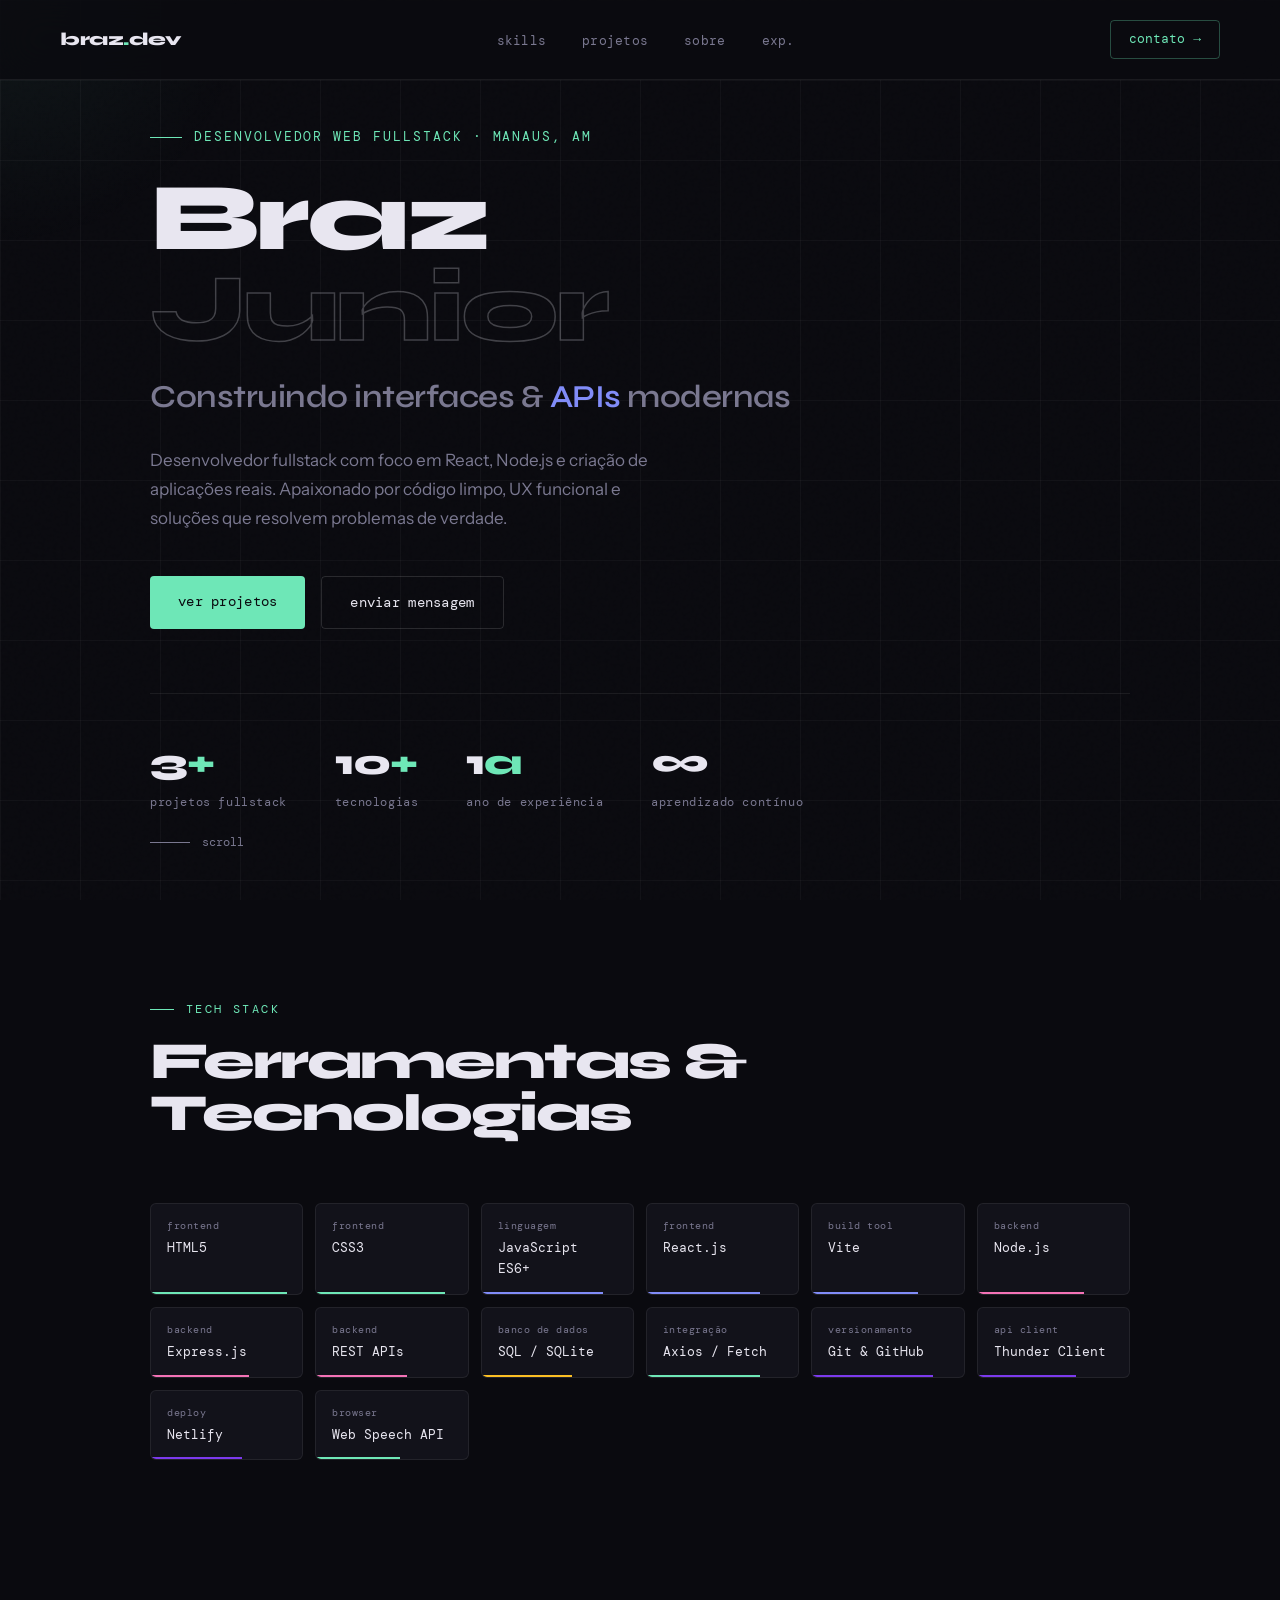
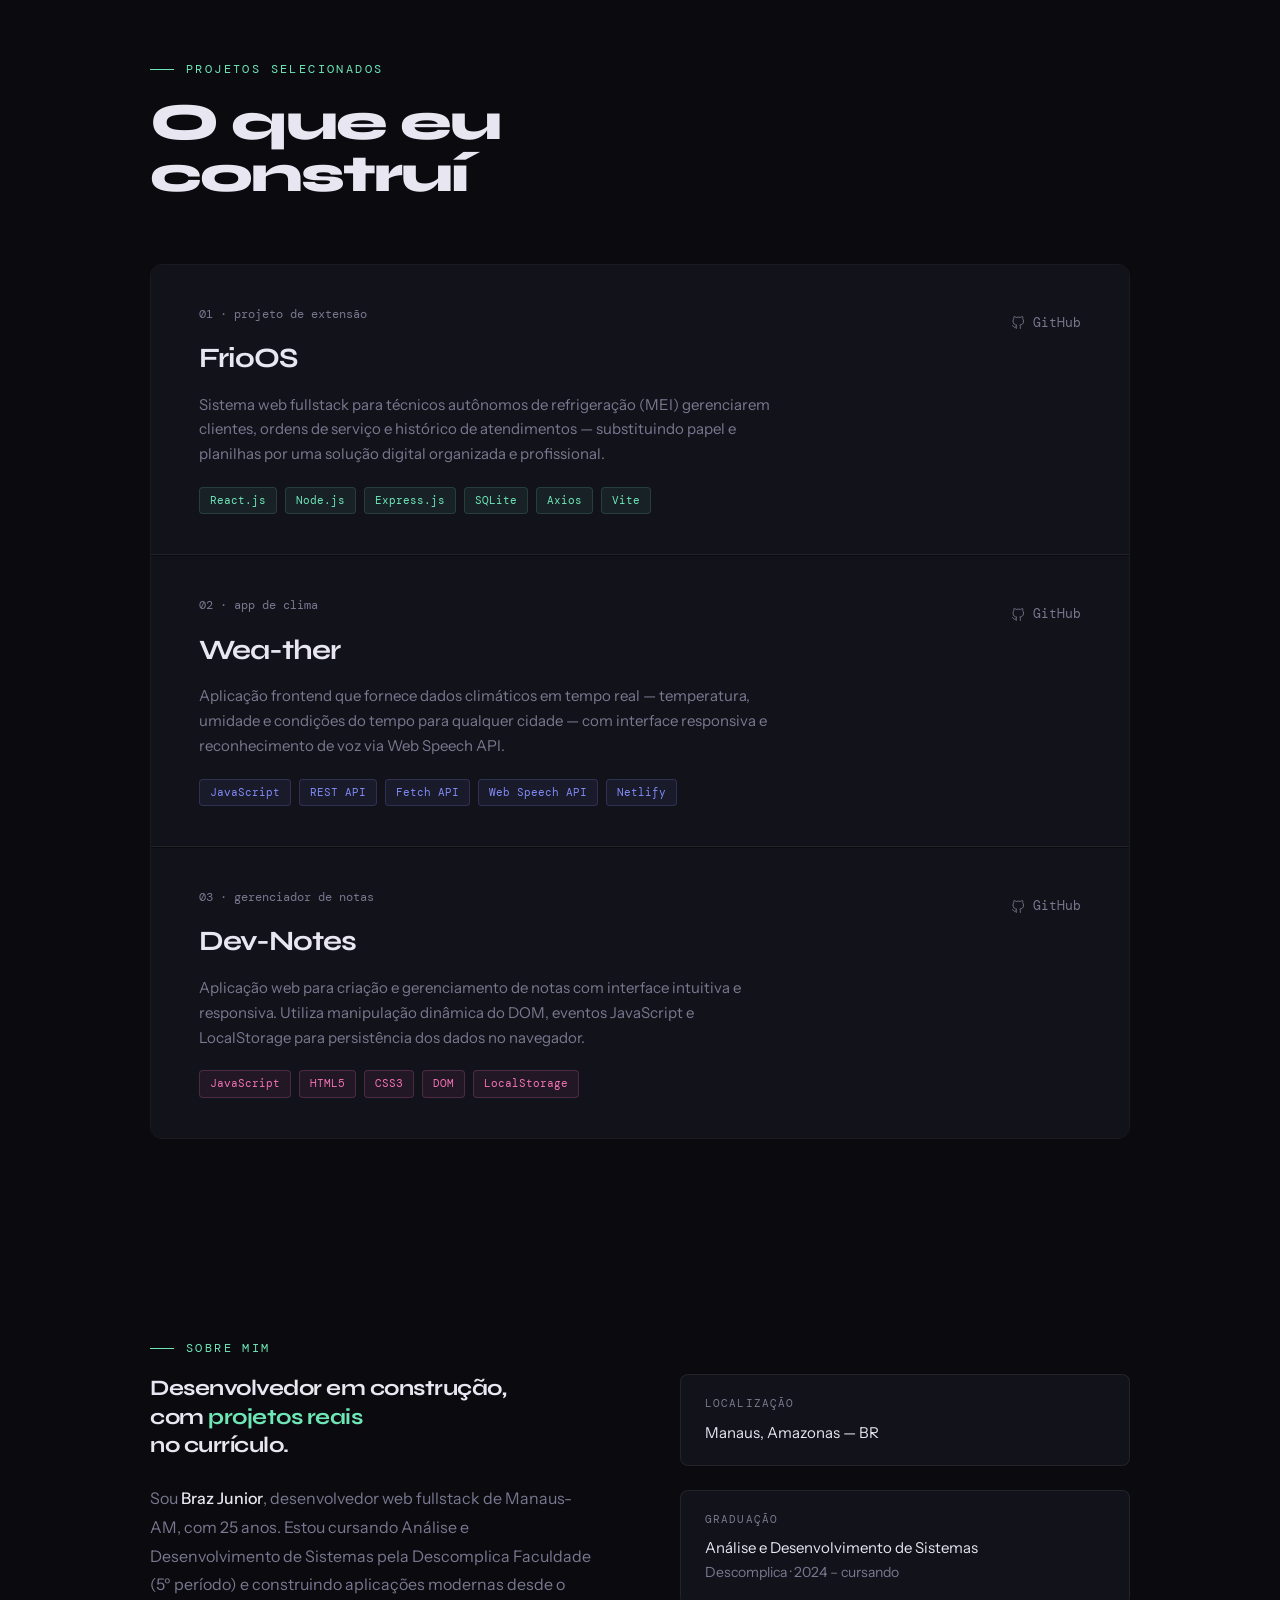
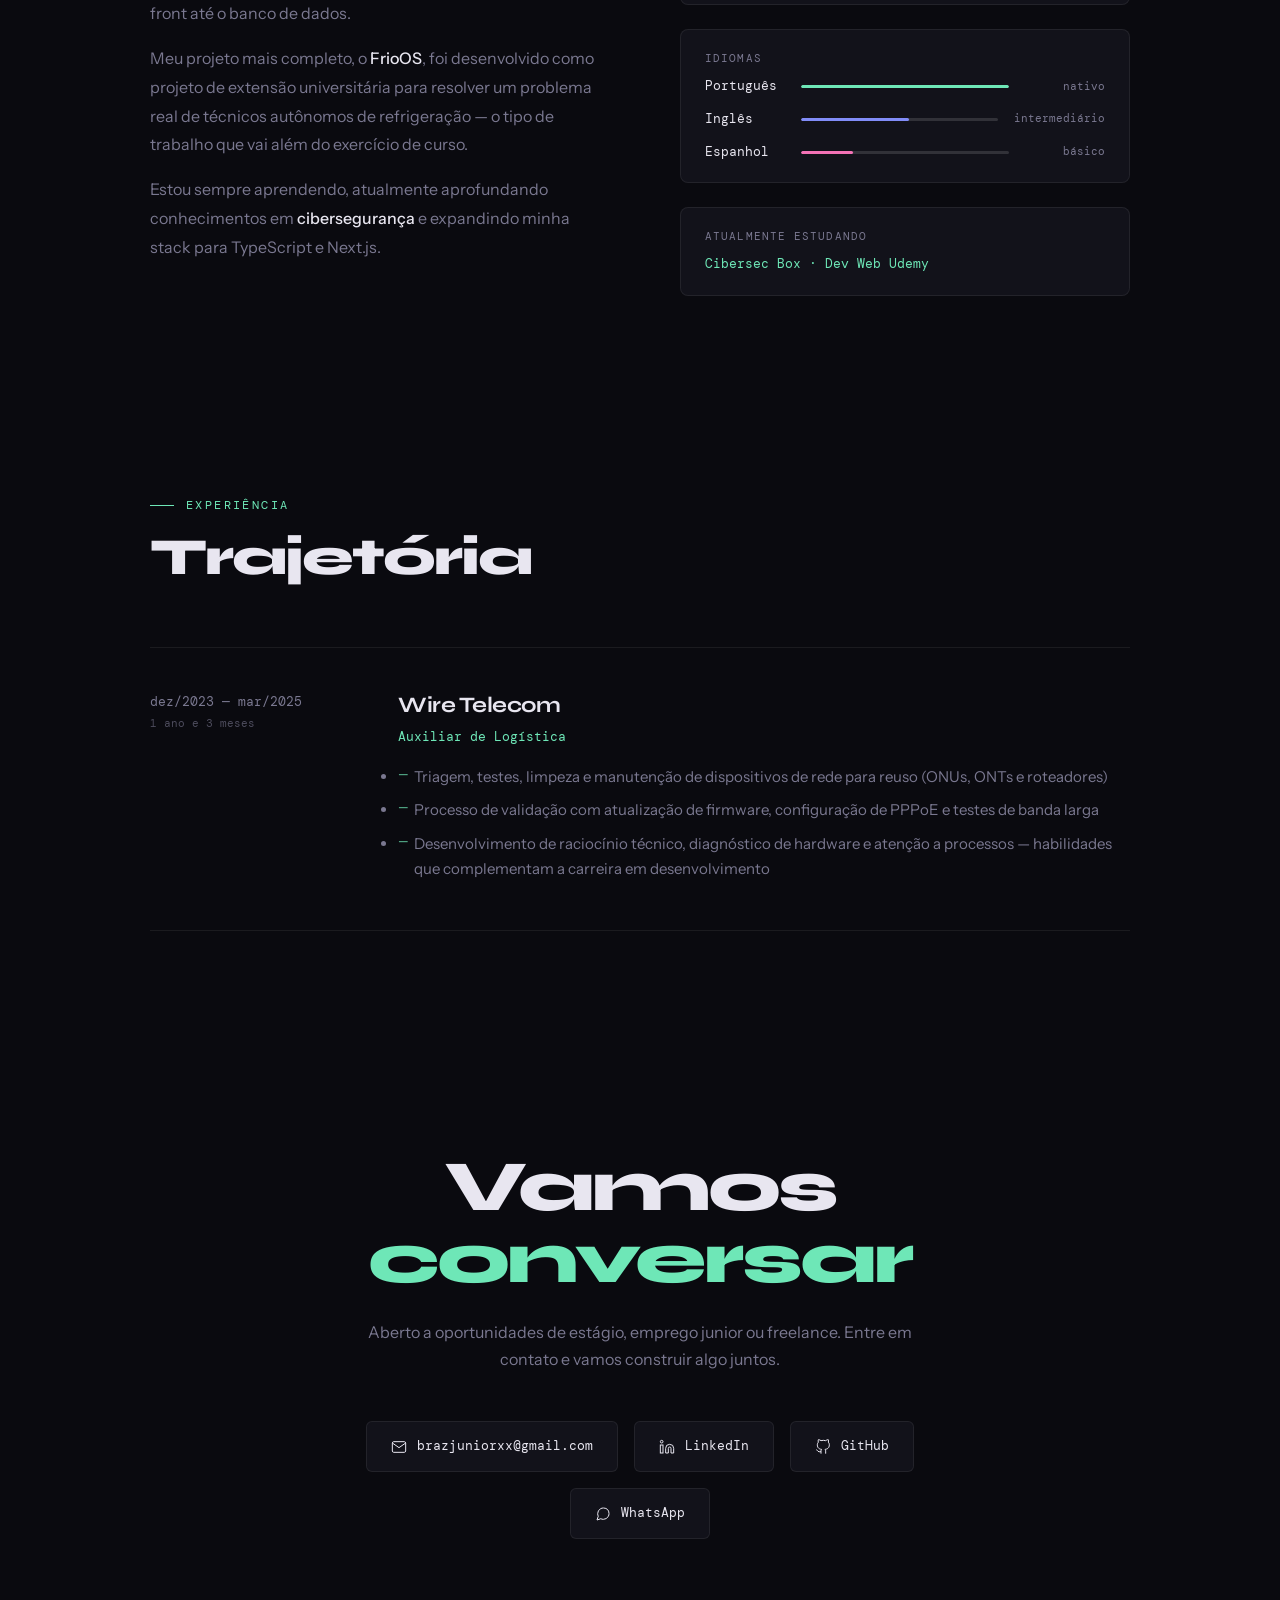
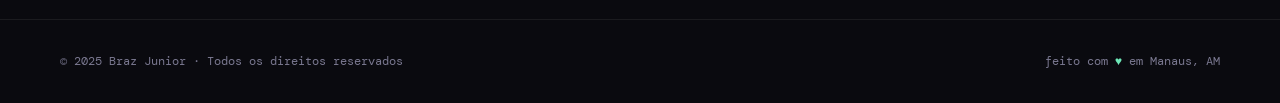
==== commit d54057ce: "Perfil profissional atualizado e validado" ====
--- a/index.html
+++ b/index.html
@@ -1130,6 +1130,10 @@
             <svg viewBox="0 0 24 24" fill="none" stroke="currentColor" stroke-width="1.5"><path d="M9 19c-5 1.5-5-2.5-7-3m14 6v-3.87a3.37 3.37 0 00-.94-2.61c3.14-.35 6.44-1.54 6.44-7A5.44 5.44 0 0020 4.77 5.07 5.07 0 0019.91 1S18.73.65 16 2.48a13.38 13.38 0 00-7 0C6.27.65 5.09 1 5.09 1A5.07 5.07 0 005 4.77a5.44 5.44 0 00-1.5 3.78c0 5.42 3.3 6.61 6.44 7A3.37 3.37 0 009 18.13V22"/></svg>
             GitHub
           </a>
+          <a class="contact-link" href="https://wa.me/5592982511393" target="_blank" rel="noopener">
+            <svg viewBox="0 0 24 24" fill="none" stroke="currentColor" stroke-width="1.5"><path d="M21 11.5a8.38 8.38 0 01-.9 3.8 8.5 8.5 0 01-7.6 4.7 8.38 8.38 0 01-3.8-.9L3 21l1.9-5.7a8.38 8.38 0 01-.9-3.8 8.5 8.5 0 014.7-7.6 8.38 8.38 0 013.8-.9h.5a8.48 8.48 0 018 8v.5z"/></svg>
+            WhatsApp
+          </a>
         </div>
       </div>
     </div>
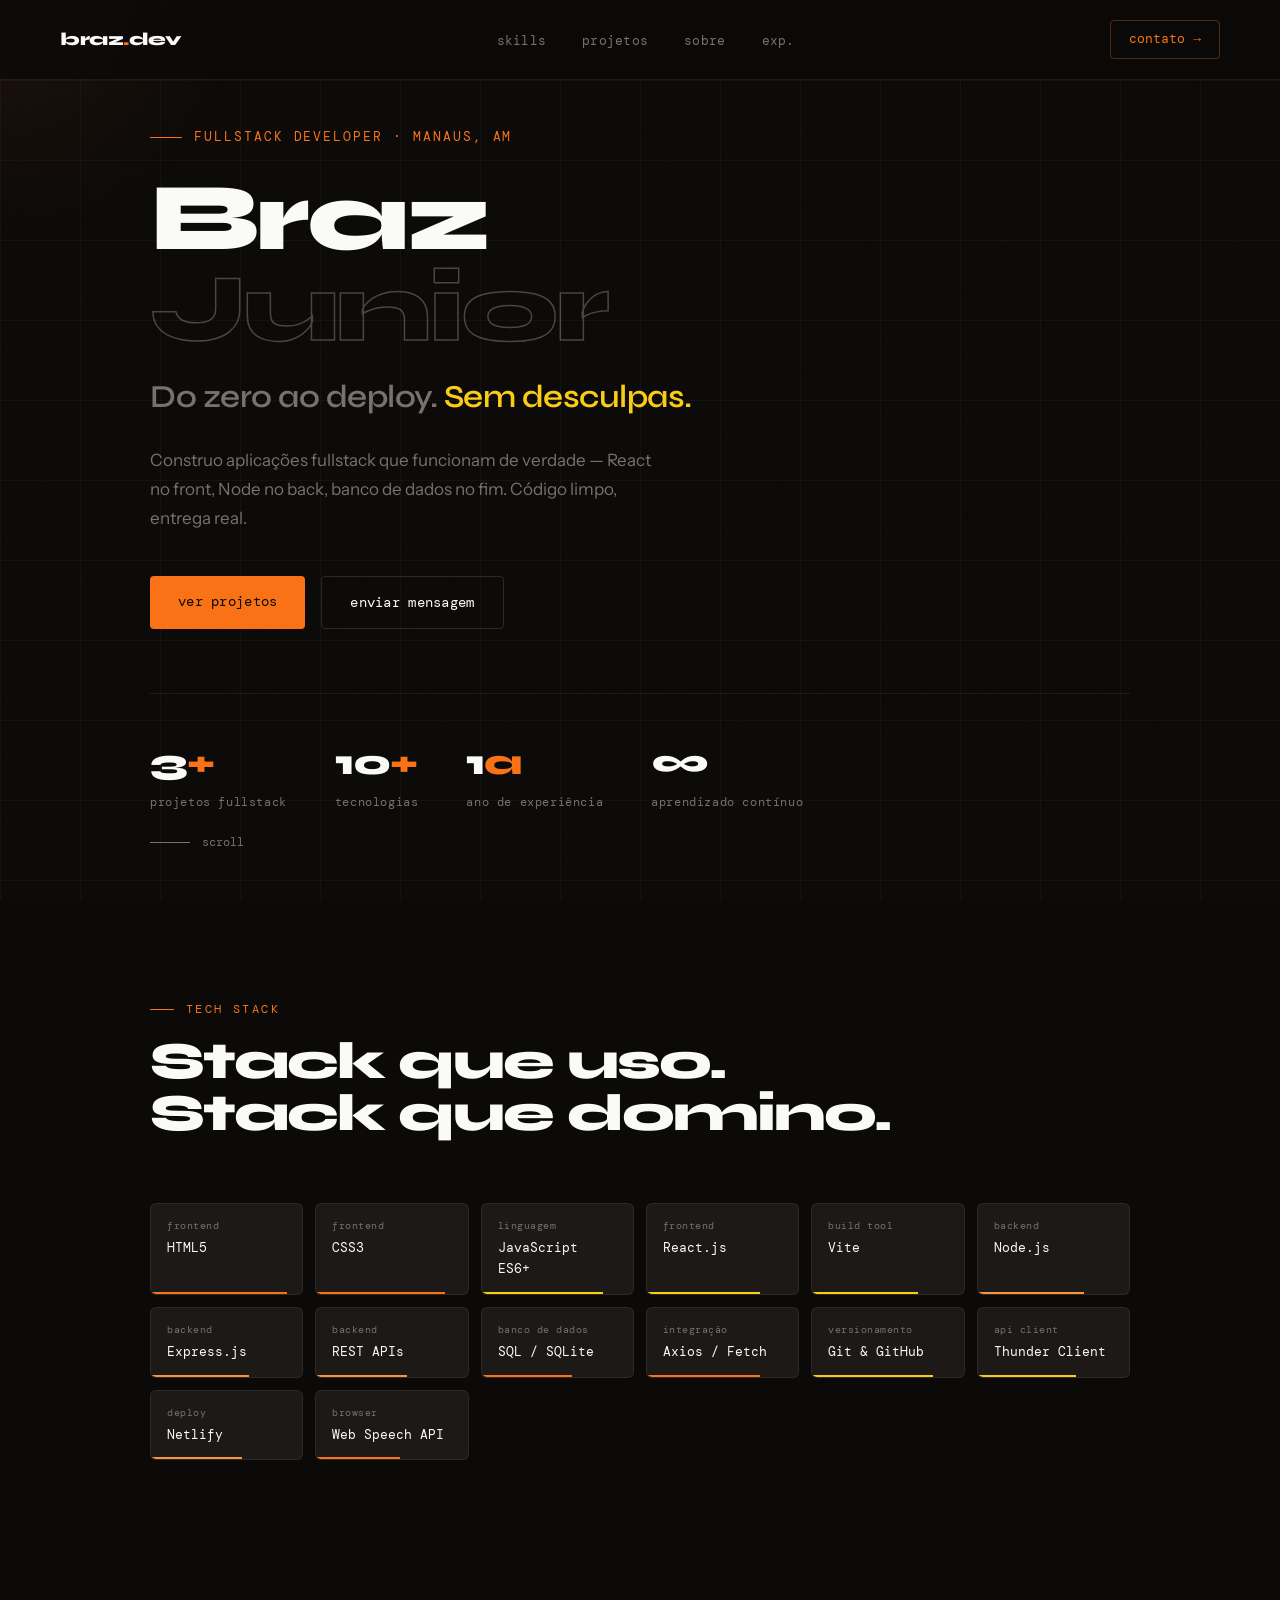
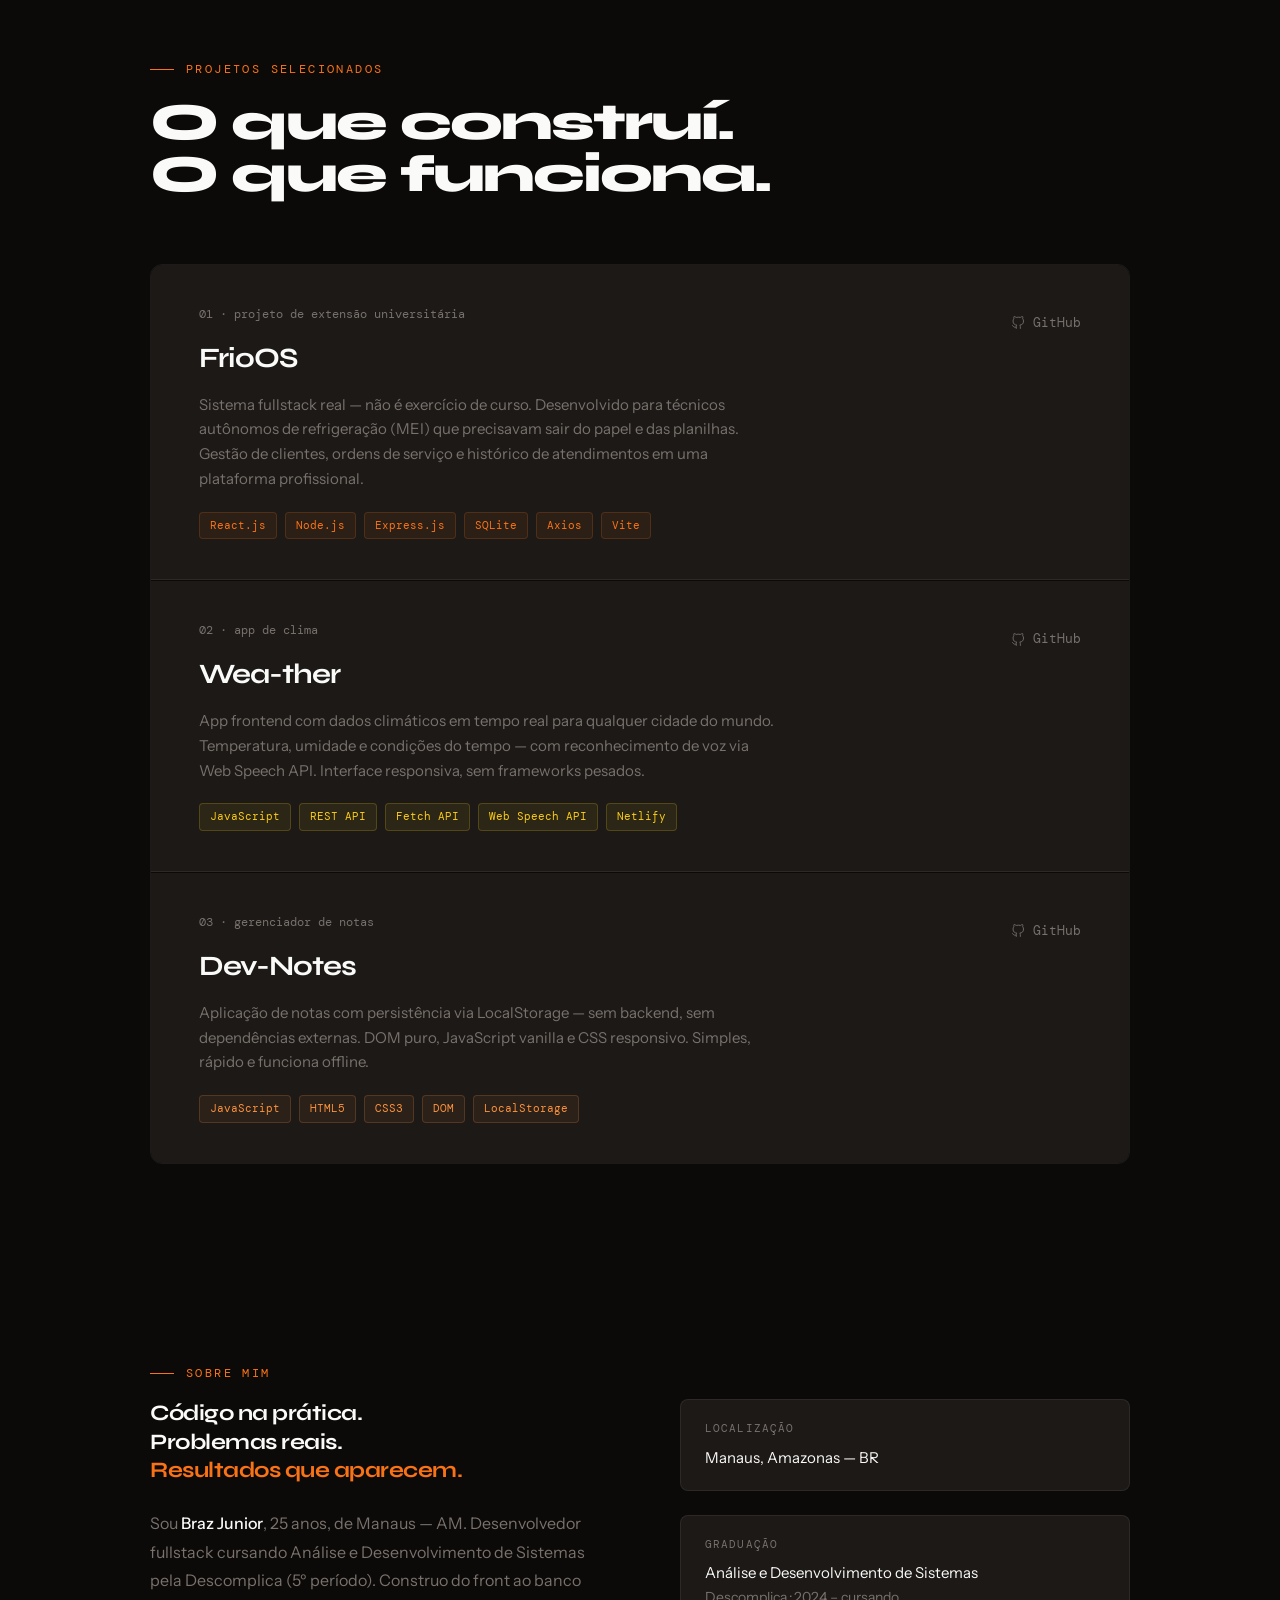
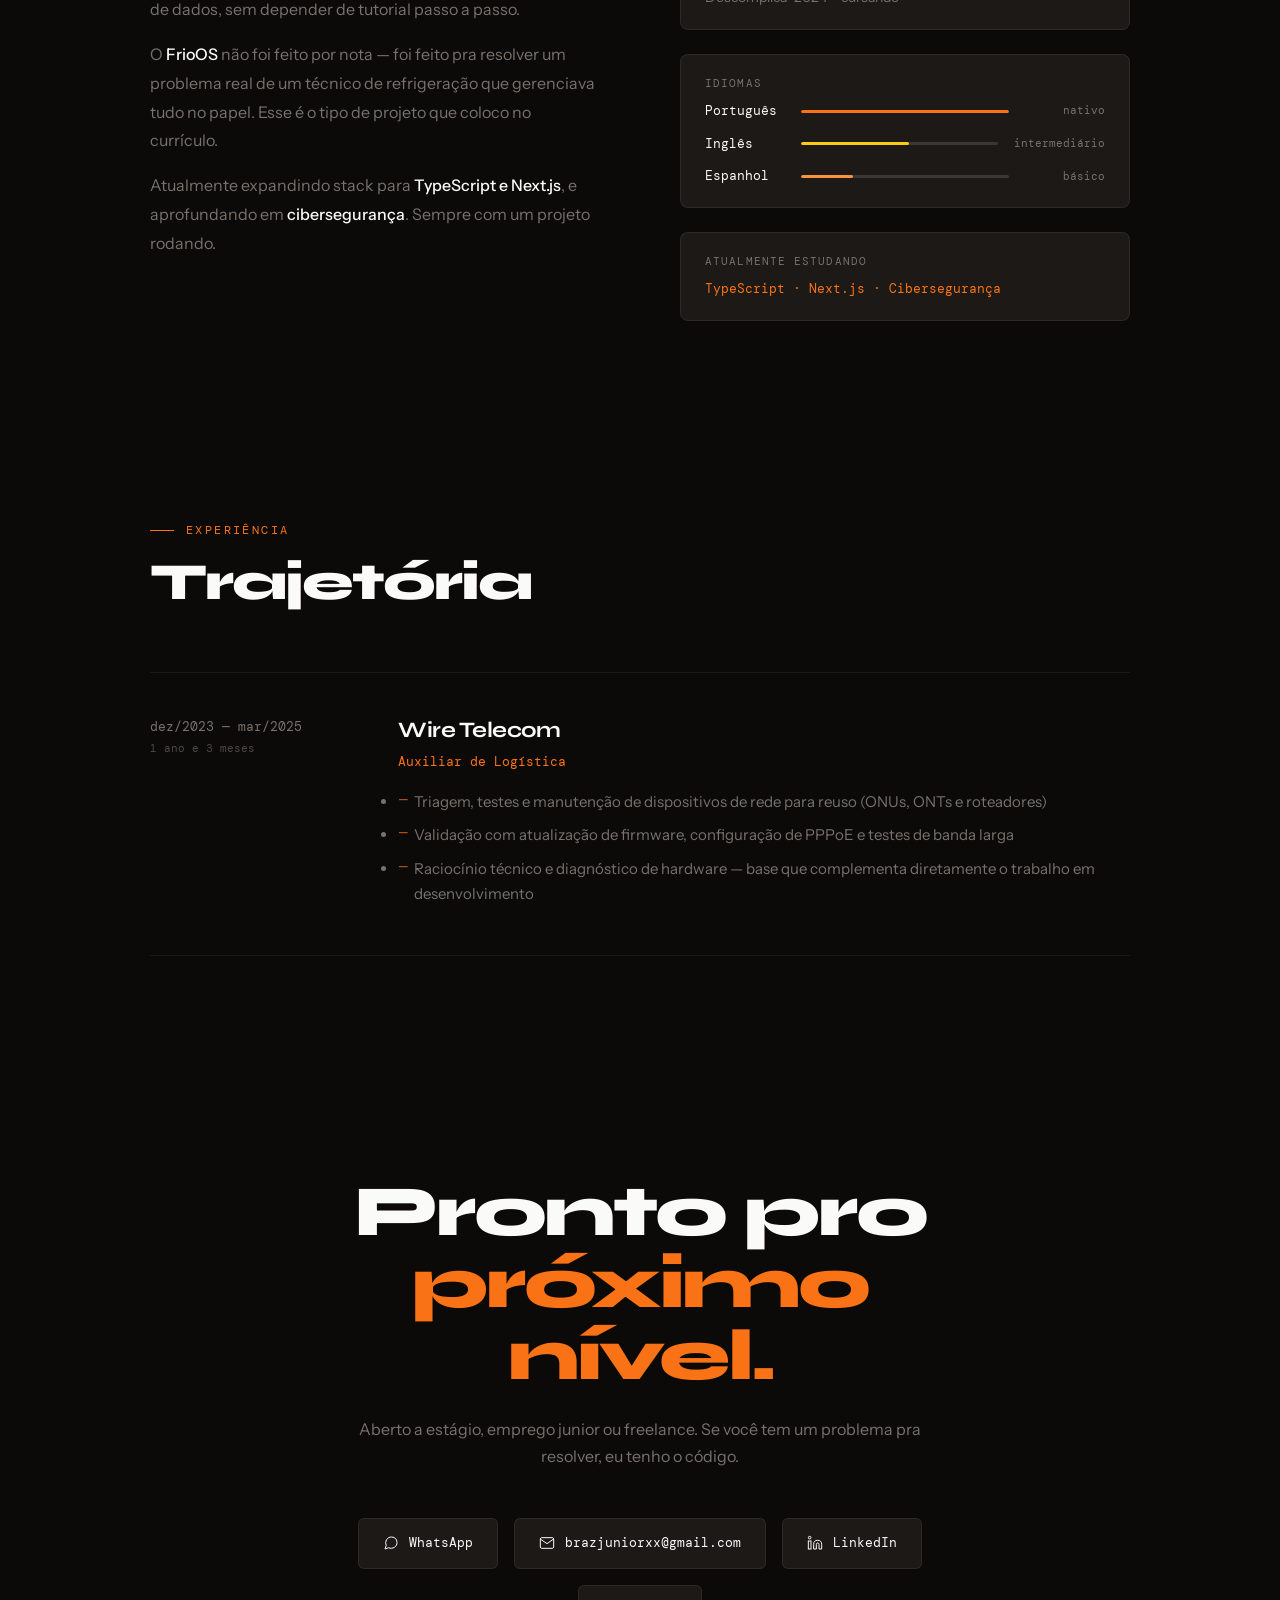
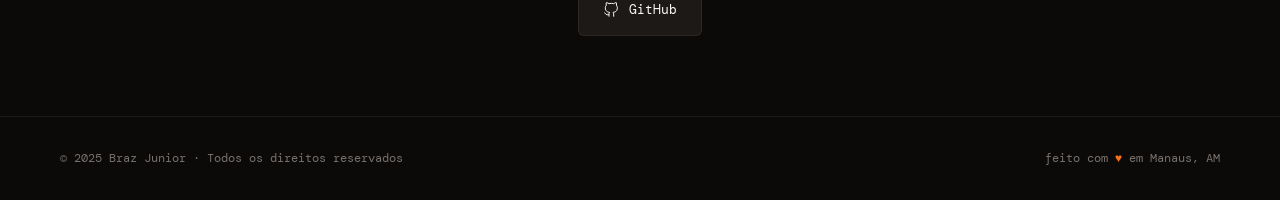
==== commit 996a01d8: "refactor: move Site/ para raiz do projeto - Remove pasta Site/ intermediária - css/, js/, index.html" ====
--- a/index.html
+++ b/index.html
@@ -4,810 +4,11 @@
   <meta charset="UTF-8" />
   <meta name="viewport" content="width=device-width, initial-scale=1.0" />
   <title>Braz Junior — Desenvolvedor Fullstack</title>
+  <link rel="icon" type="image/svg+xml" href="favicon.svg" />
   <link rel="preconnect" href="https://fonts.googleapis.com" />
   <link rel="preconnect" href="https://fonts.gstatic.com" crossorigin />
   <link href="https://fonts.googleapis.com/css2?family=Syne:wght@400;600;700;800&family=DM+Mono:ital,wght@0,300;0,400;1,300&family=Instrument+Sans:ital,wght@0,400;0,500;1,400&display=swap" rel="stylesheet" />
-  <style>
-    *, *::before, *::after { box-sizing: border-box; margin: 0; padding: 0; }
-
-    :root {
-      --bg:       #0a0a0f;
-      --bg2:      #12121a;
-      --bg3:      #1a1a26;
-      --border:   rgba(255,255,255,0.07);
-      --border2:  rgba(255,255,255,0.13);
-      --text:     #e8e6f0;
-      --muted:    #7a7890;
-      --accent:   #6ee7b7;
-      --accent2:  #818cf8;
-      --accent3:  #f472b6;
-      --glow:     rgba(110,231,183,0.15);
-      --glow2:    rgba(129,140,248,0.12);
-      --font-head: 'Syne', sans-serif;
-      --font-body: 'Instrument Sans', sans-serif;
-      --font-mono: 'DM Mono', monospace;
-    }
-
-    html { scroll-behavior: smooth; }
-
-    body {
-      background: var(--bg);
-      color: var(--text);
-      font-family: var(--font-body);
-      font-size: 16px;
-      line-height: 1.6;
-      overflow-x: hidden;
-    }
-
-    /* ── NOISE OVERLAY ── */
-    body::before {
-      content: '';
-      position: fixed;
-      inset: 0;
-      background-image: url("data:image/svg+xml,%3Csvg viewBox='0 0 256 256' xmlns='http://www.w3.org/2000/svg'%3E%3Cfilter id='n'%3E%3CfeTurbulence type='fractalNoise' baseFrequency='0.9' numOctaves='4' stitchTiles='stitch'/%3E%3C/filter%3E%3Crect width='100%25' height='100%25' filter='url(%23n)' opacity='0.04'/%3E%3C/svg%3E");
-      pointer-events: none;
-      z-index: 0;
-      opacity: 0.4;
-    }
-
-    /* ── GRID LINES ── */
-    body::after {
-      content: '';
-      position: fixed;
-      inset: 0;
-      background-image:
-        linear-gradient(var(--border) 1px, transparent 1px),
-        linear-gradient(90deg, var(--border) 1px, transparent 1px);
-      background-size: 80px 80px;
-      pointer-events: none;
-      z-index: 0;
-      opacity: 0.5;
-    }
-
-    /* ── CURSOR GLOW ── */
-    #cursor-glow {
-      position: fixed;
-      width: 500px;
-      height: 500px;
-      border-radius: 50%;
-      background: radial-gradient(circle, rgba(110,231,183,0.06) 0%, transparent 70%);
-      pointer-events: none;
-      transform: translate(-50%, -50%);
-      z-index: 1;
-      transition: opacity 0.3s;
-    }
-
-    /* ── NAV ── */
-    nav {
-      position: fixed;
-      top: 0; left: 0; right: 0;
-      z-index: 100;
-      display: flex;
-      justify-content: space-between;
-      align-items: center;
-      padding: 20px 60px;
-      background: rgba(10,10,15,0.8);
-      backdrop-filter: blur(20px);
-      border-bottom: 1px solid var(--border);
-    }
-
-    .nav-logo {
-      font-family: var(--font-head);
-      font-size: 18px;
-      font-weight: 800;
-      letter-spacing: -0.5px;
-      color: var(--text);
-      text-decoration: none;
-    }
-
-    .nav-logo span { color: var(--accent); }
-
-    .nav-links {
-      display: flex;
-      gap: 36px;
-      list-style: none;
-    }
-
-    .nav-links a {
-      font-family: var(--font-mono);
-      font-size: 13px;
-      color: var(--muted);
-      text-decoration: none;
-      transition: color 0.2s;
-      letter-spacing: 0.02em;
-    }
-
-    .nav-links a:hover { color: var(--text); }
-
-    .nav-cta {
-      font-family: var(--font-mono);
-      font-size: 13px;
-      color: var(--accent);
-      text-decoration: none;
-      border: 1px solid rgba(110,231,183,0.3);
-      padding: 8px 18px;
-      border-radius: 4px;
-      transition: all 0.2s;
-    }
-
-    .nav-cta:hover {
-      background: rgba(110,231,183,0.08);
-      border-color: var(--accent);
-    }
-
-    /* ── SECTIONS ── */
-    section {
-      position: relative;
-      z-index: 2;
-    }
-
-    .container {
-      max-width: 1100px;
-      margin: 0 auto;
-      padding: 0 60px;
-    }
-
-    /* ── HERO ── */
-    #hero {
-      min-height: 100vh;
-      display: flex;
-      align-items: center;
-      padding: 120px 60px 80px;
-      max-width: 1100px;
-      margin: 0 auto;
-    }
-
-    .hero-inner {
-      width: 100%;
-    }
-
-    .hero-tag {
-      font-family: var(--font-mono);
-      font-size: 13px;
-      color: var(--accent);
-      letter-spacing: 0.15em;
-      text-transform: uppercase;
-      margin-bottom: 24px;
-      display: flex;
-      align-items: center;
-      gap: 12px;
-      opacity: 0;
-      animation: fadeUp 0.7s ease forwards 0.1s;
-    }
-
-    .hero-tag::before {
-      content: '';
-      display: block;
-      width: 32px;
-      height: 1px;
-      background: var(--accent);
-    }
-
-    .hero-name {
-      font-family: var(--font-head);
-      font-size: clamp(52px, 8vw, 96px);
-      font-weight: 800;
-      line-height: 0.95;
-      letter-spacing: -3px;
-      color: var(--text);
-      opacity: 0;
-      animation: fadeUp 0.8s ease forwards 0.2s;
-    }
-
-    .hero-name .line2 {
-      display: block;
-      color: transparent;
-      -webkit-text-stroke: 1.5px rgba(232,230,240,0.25);
-    }
-
-    .hero-role {
-      font-family: var(--font-head);
-      font-size: clamp(20px, 3vw, 32px);
-      font-weight: 600;
-      color: var(--muted);
-      margin-top: 16px;
-      letter-spacing: -0.5px;
-      opacity: 0;
-      animation: fadeUp 0.8s ease forwards 0.35s;
-    }
-
-    .hero-role .hl { color: var(--accent2); }
-
-    .hero-desc {
-      font-size: 17px;
-      color: var(--muted);
-      max-width: 520px;
-      margin-top: 24px;
-      line-height: 1.7;
-      opacity: 0;
-      animation: fadeUp 0.8s ease forwards 0.5s;
-    }
-
-    .hero-actions {
-      display: flex;
-      gap: 16px;
-      margin-top: 44px;
-      flex-wrap: wrap;
-      opacity: 0;
-      animation: fadeUp 0.8s ease forwards 0.65s;
-    }
-
-    .btn-primary {
-      font-family: var(--font-mono);
-      font-size: 14px;
-      color: var(--bg);
-      background: var(--accent);
-      padding: 14px 28px;
-      border-radius: 4px;
-      text-decoration: none;
-      font-weight: 400;
-      transition: all 0.2s;
-      letter-spacing: 0.02em;
-    }
-
-    .btn-primary:hover {
-      background: #86efca;
-      transform: translateY(-2px);
-    }
-
-    .btn-secondary {
-      font-family: var(--font-mono);
-      font-size: 14px;
-      color: var(--text);
-      background: transparent;
-      padding: 14px 28px;
-      border-radius: 4px;
-      border: 1px solid var(--border2);
-      text-decoration: none;
-      transition: all 0.2s;
-      letter-spacing: 0.02em;
-    }
-
-    .btn-secondary:hover {
-      border-color: rgba(255,255,255,0.3);
-      background: rgba(255,255,255,0.04);
-      transform: translateY(-2px);
-    }
-
-    .hero-scroll {
-      position: absolute;
-      bottom: 48px;
-      left: 60px;
-      display: flex;
-      align-items: center;
-      gap: 12px;
-      font-family: var(--font-mono);
-      font-size: 12px;
-      color: var(--muted);
-      opacity: 0;
-      animation: fadeUp 0.8s ease forwards 0.9s;
-    }
-
-    .scroll-line {
-      width: 40px;
-      height: 1px;
-      background: var(--muted);
-      animation: scrollPulse 2s ease-in-out infinite;
-    }
-
-    @keyframes scrollPulse {
-      0%, 100% { transform: scaleX(1); opacity: 0.4; }
-      50% { transform: scaleX(1.3); opacity: 1; }
-    }
-
-    /* Hero numbers */
-    .hero-stats {
-      display: flex;
-      gap: 48px;
-      margin-top: 64px;
-      padding-top: 40px;
-      border-top: 1px solid var(--border);
-      opacity: 0;
-      animation: fadeUp 0.8s ease forwards 0.8s;
-    }
-
-    .stat-num {
-      font-family: var(--font-head);
-      font-size: 36px;
-      font-weight: 800;
-      color: var(--text);
-      letter-spacing: -1px;
-    }
-
-    .stat-num span { color: var(--accent); }
-
-    .stat-label {
-      font-family: var(--font-mono);
-      font-size: 12px;
-      color: var(--muted);
-      letter-spacing: 0.05em;
-      margin-top: 2px;
-    }
-
-    /* ── SKILLS ── */
-    #skills {
-      padding: 100px 0;
-    }
-
-    .section-label {
-      font-family: var(--font-mono);
-      font-size: 12px;
-      color: var(--accent);
-      letter-spacing: 0.2em;
-      text-transform: uppercase;
-      margin-bottom: 16px;
-      display: flex;
-      align-items: center;
-      gap: 12px;
-    }
-
-    .section-label::before {
-      content: '';
-      display: block;
-      width: 24px;
-      height: 1px;
-      background: var(--accent);
-    }
-
-    .section-title {
-      font-family: var(--font-head);
-      font-size: clamp(32px, 5vw, 52px);
-      font-weight: 800;
-      letter-spacing: -2px;
-      color: var(--text);
-      line-height: 1;
-      margin-bottom: 64px;
-    }
-
-    .skills-grid {
-      display: grid;
-      grid-template-columns: repeat(auto-fill, minmax(140px, 1fr));
-      gap: 12px;
-    }
-
-    .skill-chip {
-      background: var(--bg2);
-      border: 1px solid var(--border);
-      border-radius: 6px;
-      padding: 14px 16px;
-      font-family: var(--font-mono);
-      font-size: 13px;
-      color: var(--text);
-      transition: all 0.2s;
-      cursor: default;
-      position: relative;
-      overflow: hidden;
-    }
-
-    .skill-chip::before {
-      content: '';
-      position: absolute;
-      bottom: 0; left: 0;
-      height: 2px;
-      width: var(--level, 70%);
-      background: var(--chip-color, var(--accent));
-      transition: width 0.6s ease;
-    }
-
-    .skill-chip:hover {
-      border-color: var(--chip-color, var(--accent));
-      background: var(--bg3);
-      transform: translateY(-2px);
-    }
-
-    .skill-chip .chip-cat {
-      font-size: 10px;
-      color: var(--muted);
-      display: block;
-      margin-bottom: 4px;
-      letter-spacing: 0.05em;
-    }
-
-    /* ── PROJECTS ── */
-    #projects {
-      padding: 100px 0;
-    }
-
-    .projects-list {
-      display: flex;
-      flex-direction: column;
-      gap: 1px;
-      border: 1px solid var(--border);
-      border-radius: 12px;
-      overflow: hidden;
-    }
-
-    .project-item {
-      background: var(--bg2);
-      padding: 40px 48px;
-      display: grid;
-      grid-template-columns: 1fr auto;
-      gap: 32px;
-      align-items: start;
-      border-bottom: 1px solid var(--border);
-      transition: background 0.2s;
-      position: relative;
-      overflow: hidden;
-    }
-
-    .project-item:last-child { border-bottom: none; }
-
-    .project-item::before {
-      content: '';
-      position: absolute;
-      left: 0; top: 0; bottom: 0;
-      width: 3px;
-      background: var(--p-accent, var(--accent));
-      transform: scaleY(0);
-      transform-origin: bottom;
-      transition: transform 0.3s ease;
-    }
-
-    .project-item:hover { background: var(--bg3); }
-    .project-item:hover::before { transform: scaleY(1); }
-
-    .project-num {
-      font-family: var(--font-mono);
-      font-size: 12px;
-      color: var(--muted);
-      margin-bottom: 12px;
-    }
-
-    .project-name {
-      font-family: var(--font-head);
-      font-size: 28px;
-      font-weight: 700;
-      letter-spacing: -1px;
-      color: var(--text);
-      margin-bottom: 12px;
-    }
-
-    .project-desc {
-      font-size: 15px;
-      color: var(--muted);
-      max-width: 580px;
-      line-height: 1.65;
-      margin-bottom: 20px;
-    }
-
-    .project-tags {
-      display: flex;
-      flex-wrap: wrap;
-      gap: 8px;
-    }
-
-    .project-tag {
-      font-family: var(--font-mono);
-      font-size: 11px;
-      color: var(--tag-c, var(--accent));
-      background: rgba(110,231,183,0.07);
-      border: 1px solid rgba(110,231,183,0.15);
-      padding: 4px 10px;
-      border-radius: 4px;
-    }
-
-    .project-links {
-      display: flex;
-      flex-direction: column;
-      gap: 12px;
-      padding-top: 8px;
-    }
-
-    .project-link {
-      font-family: var(--font-mono);
-      font-size: 13px;
-      color: var(--muted);
-      text-decoration: none;
-      display: flex;
-      align-items: center;
-      gap: 8px;
-      transition: color 0.2s;
-      white-space: nowrap;
-    }
-
-    .project-link:hover { color: var(--text); }
-
-    .project-link svg {
-      width: 14px; height: 14px;
-      flex-shrink: 0;
-    }
-
-    /* ── ABOUT ── */
-    #about {
-      padding: 100px 0;
-    }
-
-    .about-grid {
-      display: grid;
-      grid-template-columns: 1fr 1fr;
-      gap: 80px;
-      align-items: start;
-    }
-
-    .about-text {
-      font-size: 16px;
-      color: var(--muted);
-      line-height: 1.8;
-    }
-
-    .about-text p { margin-bottom: 16px; }
-
-    .about-text strong {
-      color: var(--text);
-      font-weight: 500;
-    }
-
-    .about-highlight {
-      font-family: var(--font-head);
-      font-size: 22px;
-      font-weight: 700;
-      color: var(--text);
-      letter-spacing: -0.5px;
-      line-height: 1.3;
-      margin-bottom: 24px;
-    }
-
-    .about-highlight .accent { color: var(--accent); }
-
-    .about-right {
-      display: flex;
-      flex-direction: column;
-      gap: 24px;
-    }
-
-    .info-block {
-      background: var(--bg2);
-      border: 1px solid var(--border);
-      border-radius: 8px;
-      padding: 20px 24px;
-    }
-
-    .info-block-label {
-      font-family: var(--font-mono);
-      font-size: 11px;
-      color: var(--muted);
-      letter-spacing: 0.1em;
-      text-transform: uppercase;
-      margin-bottom: 8px;
-    }
-
-    .info-block-val {
-      font-size: 15px;
-      color: var(--text);
-    }
-
-    .lang-bars {
-      display: flex;
-      flex-direction: column;
-      gap: 12px;
-    }
-
-    .lang-row {
-      display: flex;
-      align-items: center;
-      justify-content: space-between;
-      gap: 16px;
-    }
-
-    .lang-name {
-      font-family: var(--font-mono);
-      font-size: 13px;
-      color: var(--text);
-      min-width: 80px;
-    }
-
-    .lang-bar-bg {
-      flex: 1;
-      height: 3px;
-      background: var(--border2);
-      border-radius: 2px;
-      overflow: hidden;
-    }
-
-    .lang-bar-fill {
-      height: 100%;
-      border-radius: 2px;
-      background: var(--accent);
-      transition: width 1s ease;
-    }
-
-    .lang-level {
-      font-family: var(--font-mono);
-      font-size: 11px;
-      color: var(--muted);
-      min-width: 80px;
-      text-align: right;
-    }
-
-    /* ── EXPERIENCE ── */
-    #experience {
-      padding: 100px 0;
-    }
-
-    .exp-item {
-      display: grid;
-      grid-template-columns: 200px 1fr;
-      gap: 48px;
-      padding: 40px 0;
-      border-top: 1px solid var(--border);
-    }
-
-    .exp-item:last-child { border-bottom: 1px solid var(--border); }
-
-    .exp-period {
-      font-family: var(--font-mono);
-      font-size: 13px;
-      color: var(--muted);
-      line-height: 1.6;
-      padding-top: 4px;
-    }
-
-    .exp-company {
-      font-family: var(--font-head);
-      font-size: 22px;
-      font-weight: 700;
-      color: var(--text);
-      letter-spacing: -0.5px;
-      margin-bottom: 4px;
-    }
-
-    .exp-role {
-      font-family: var(--font-mono);
-      font-size: 13px;
-      color: var(--accent);
-      margin-bottom: 16px;
-    }
-
-    .exp-desc {
-      font-size: 15px;
-      color: var(--muted);
-      line-height: 1.7;
-    }
-
-    .exp-desc li {
-      margin-bottom: 8px;
-      padding-left: 16px;
-      position: relative;
-    }
-
-    .exp-desc li::before {
-      content: '—';
-      position: absolute;
-      left: 0;
-      color: var(--accent);
-      font-size: 12px;
-    }
-
-    /* ── CONTACT ── */
-    #contact {
-      padding: 120px 0 80px;
-    }
-
-    .contact-inner {
-      text-align: center;
-      max-width: 600px;
-      margin: 0 auto;
-    }
-
-    .contact-big {
-      font-family: var(--font-head);
-      font-size: clamp(40px, 6vw, 72px);
-      font-weight: 800;
-      letter-spacing: -3px;
-      line-height: 1;
-      color: var(--text);
-      margin-bottom: 24px;
-    }
-
-    .contact-big span { color: var(--accent); }
-
-    .contact-sub {
-      font-size: 16px;
-      color: var(--muted);
-      margin-bottom: 48px;
-      line-height: 1.7;
-    }
-
-    .contact-links {
-      display: flex;
-      justify-content: center;
-      gap: 16px;
-      flex-wrap: wrap;
-    }
-
-    .contact-link {
-      font-family: var(--font-mono);
-      font-size: 13px;
-      color: var(--text);
-      text-decoration: none;
-      background: var(--bg2);
-      border: 1px solid var(--border);
-      padding: 14px 24px;
-      border-radius: 6px;
-      display: flex;
-      align-items: center;
-      gap: 10px;
-      transition: all 0.2s;
-    }
-
-    .contact-link:hover {
-      border-color: var(--accent);
-      color: var(--accent);
-      transform: translateY(-2px);
-    }
-
-    .contact-link svg { width: 16px; height: 16px; }
-
-    /* ── FOOTER ── */
-    footer {
-      position: relative;
-      z-index: 2;
-      padding: 32px 60px;
-      border-top: 1px solid var(--border);
-      display: flex;
-      justify-content: space-between;
-      align-items: center;
-    }
-
-    .footer-copy {
-      font-family: var(--font-mono);
-      font-size: 12px;
-      color: var(--muted);
-    }
-
-    .footer-made {
-      font-family: var(--font-mono);
-      font-size: 12px;
-      color: var(--muted);
-    }
-
-    .footer-made span { color: var(--accent); }
-
-    /* ── ANIMATIONS ── */
-    @keyframes fadeUp {
-      from { opacity: 0; transform: translateY(24px); }
-      to   { opacity: 1; transform: translateY(0); }
-    }
-
-    .reveal {
-      opacity: 0;
-      transform: translateY(32px);
-      transition: opacity 0.7s ease, transform 0.7s ease;
-    }
-
-    .reveal.visible {
-      opacity: 1;
-      transform: translateY(0);
-    }
-
-    .reveal-delay-1 { transition-delay: 0.1s; }
-    .reveal-delay-2 { transition-delay: 0.2s; }
-    .reveal-delay-3 { transition-delay: 0.3s; }
-
-    /* ── MOBILE ── */
-    @media (max-width: 768px) {
-      nav { padding: 16px 24px; }
-      .nav-links { display: none; }
-      #hero { padding: 100px 24px 60px; }
-      .container { padding: 0 24px; }
-      .hero-stats { gap: 28px; flex-wrap: wrap; }
-      .about-grid { grid-template-columns: 1fr; gap: 40px; }
-      .exp-item { grid-template-columns: 1fr; gap: 8px; }
-      .project-item { grid-template-columns: 1fr; padding: 28px 24px; }
-      .project-links { flex-direction: row; }
-      footer { flex-direction: column; gap: 8px; text-align: center; }
-      .hero-scroll { left: 24px; }
-    }
-
-    /* ── SCROLLBAR ── */
-    ::-webkit-scrollbar { width: 4px; }
-    ::-webkit-scrollbar-track { background: var(--bg); }
-    ::-webkit-scrollbar-thumb { background: var(--bg3); border-radius: 2px; }
-    ::-webkit-scrollbar-thumb:hover { background: var(--muted); }
-
-    /* ── ACTIVE NAV ── */
-    .nav-links a.active { color: var(--accent); }
-  </style>
+  <link rel="stylesheet" href="css/style.css" />
 </head>
 <body>
 
@@ -822,27 +23,28 @@
       <li><a href="#about">sobre</a></li>
       <li><a href="#experience">exp.</a></li>
     </ul>
-    <a href="mailto:brazjuniorxx@gmail.com" class="nav-cta">contato →</a>
+    <a href="https://wa.me/5592982511393" target="_blank" rel="noopener" class="nav-cta">contato →</a>
   </nav>
 
   <!-- HERO -->
   <section id="hero">
     <div class="hero-inner">
-      <p class="hero-tag">Desenvolvedor Web Fullstack · Manaus, AM</p>
+      <p class="hero-tag">Fullstack Developer · Manaus, AM</p>
       <h1 class="hero-name">
         Braz
         <span class="line2">Junior</span>
       </h1>
       <p class="hero-role">
-        Construindo interfaces &amp; <span class="hl">APIs</span> modernas
+        Do zero ao deploy. <span class="hl">Sem desculpas.</span>
       </p>
       <p class="hero-desc">
-        Desenvolvedor fullstack com foco em React, Node.js e criação de aplicações reais.
-        Apaixonado por código limpo, UX funcional e soluções que resolvem problemas de verdade.
+        Construo aplicações fullstack que funcionam de verdade —
+        React no front, Node no back, banco de dados no fim.
+        Código limpo, entrega real.
       </p>
       <div class="hero-actions">
         <a href="#projects" class="btn-primary">ver projetos</a>
-        <a href="mailto:brazjuniorxx@gmail.com" class="btn-secondary">enviar mensagem</a>
+        <a href="https://wa.me/5592982511393" target="_blank" rel="noopener" class="btn-secondary">enviar mensagem</a>
       </div>
       <div class="hero-stats">
         <div>
@@ -873,52 +75,48 @@
   <section id="skills">
     <div class="container">
       <p class="section-label reveal">tech stack</p>
-      <h2 class="section-title reveal reveal-delay-1">Ferramentas &amp;<br>Tecnologias</h2>
+      <h2 class="section-title reveal reveal-delay-1">Stack que uso.<br>Stack que domino.</h2>
       <div class="skills-grid">
-        <!-- Frontend -->
-        <div class="skill-chip reveal" style="--chip-color:#6ee7b7;--level:90%">
+        <div class="skill-chip reveal" style="--chip-color:#f97316;--level:90%">
           <span class="chip-cat">frontend</span>HTML5
         </div>
-        <div class="skill-chip reveal reveal-delay-1" style="--chip-color:#6ee7b7;--level:85%">
+        <div class="skill-chip reveal reveal-delay-1" style="--chip-color:#f97316;--level:85%">
           <span class="chip-cat">frontend</span>CSS3
         </div>
-        <div class="skill-chip reveal reveal-delay-2" style="--chip-color:#818cf8;--level:80%">
+        <div class="skill-chip reveal reveal-delay-2" style="--chip-color:#facc15;--level:80%">
           <span class="chip-cat">linguagem</span>JavaScript ES6+
         </div>
-        <div class="skill-chip reveal reveal-delay-3" style="--chip-color:#818cf8;--level:75%">
+        <div class="skill-chip reveal reveal-delay-3" style="--chip-color:#facc15;--level:75%">
           <span class="chip-cat">frontend</span>React.js
         </div>
-        <div class="skill-chip reveal" style="--chip-color:#818cf8;--level:70%">
+        <div class="skill-chip reveal" style="--chip-color:#facc15;--level:70%">
           <span class="chip-cat">build tool</span>Vite
         </div>
-        <!-- Backend -->
-        <div class="skill-chip reveal reveal-delay-1" style="--chip-color:#f472b6;--level:70%">
+        <div class="skill-chip reveal reveal-delay-1" style="--chip-color:#fb923c;--level:70%">
           <span class="chip-cat">backend</span>Node.js
         </div>
-        <div class="skill-chip reveal reveal-delay-2" style="--chip-color:#f472b6;--level:65%">
+        <div class="skill-chip reveal reveal-delay-2" style="--chip-color:#fb923c;--level:65%">
           <span class="chip-cat">backend</span>Express.js
         </div>
-        <div class="skill-chip reveal reveal-delay-3" style="--chip-color:#f472b6;--level:60%">
+        <div class="skill-chip reveal reveal-delay-3" style="--chip-color:#fb923c;--level:60%">
           <span class="chip-cat">backend</span>REST APIs
         </div>
-        <!-- Data -->
-        <div class="skill-chip reveal" style="--chip-color:#fbbf24;--level:60%">
+        <div class="skill-chip reveal" style="--chip-color:#f97316;--level:60%">
           <span class="chip-cat">banco de dados</span>SQL / SQLite
         </div>
-        <div class="skill-chip reveal reveal-delay-1" style="--chip-color:#6ee7b7;--level:75%">
+        <div class="skill-chip reveal reveal-delay-1" style="--chip-color:#f97316;--level:75%">
           <span class="chip-cat">integração</span>Axios / Fetch
         </div>
-        <!-- Tools -->
-        <div class="skill-chip reveal reveal-delay-2" style="--chip-color:#7c3aed;--level:80%">
+        <div class="skill-chip reveal reveal-delay-2" style="--chip-color:#facc15;--level:80%">
           <span class="chip-cat">versionamento</span>Git &amp; GitHub
         </div>
-        <div class="skill-chip reveal reveal-delay-3" style="--chip-color:#7c3aed;--level:65%">
+        <div class="skill-chip reveal reveal-delay-3" style="--chip-color:#facc15;--level:65%">
           <span class="chip-cat">api client</span>Thunder Client
         </div>
-        <div class="skill-chip reveal" style="--chip-color:#7c3aed;--level:60%">
+        <div class="skill-chip reveal" style="--chip-color:#fb923c;--level:60%">
           <span class="chip-cat">deploy</span>Netlify
         </div>
-        <div class="skill-chip reveal reveal-delay-1" style="--chip-color:#6ee7b7;--level:55%">
+        <div class="skill-chip reveal reveal-delay-1" style="--chip-color:#f97316;--level:55%">
           <span class="chip-cat">browser</span>Web Speech API
         </div>
       </div>
@@ -929,18 +127,18 @@
   <section id="projects">
     <div class="container">
       <p class="section-label reveal">projetos selecionados</p>
-      <h2 class="section-title reveal reveal-delay-1">O que eu<br>construí</h2>
+      <h2 class="section-title reveal reveal-delay-1">O que construí.<br>O que funciona.</h2>
       <div class="projects-list reveal reveal-delay-2">
 
         <!-- FrioOS -->
-        <div class="project-item" style="--p-accent:#6ee7b7">
+        <div class="project-item" style="--p-accent:#f97316">
           <div>
-            <p class="project-num">01 · projeto de extensão</p>
+            <p class="project-num">01 · projeto de extensão universitária</p>
             <h3 class="project-name">FrioOS</h3>
             <p class="project-desc">
-              Sistema web fullstack para técnicos autônomos de refrigeração (MEI) gerenciarem
-              clientes, ordens de serviço e histórico de atendimentos — substituindo papel e
-              planilhas por uma solução digital organizada e profissional.
+              Sistema fullstack real — não é exercício de curso. Desenvolvido para técnicos autônomos
+              de refrigeração (MEI) que precisavam sair do papel e das planilhas. Gestão de clientes,
+              ordens de serviço e histórico de atendimentos em uma plataforma profissional.
             </p>
             <div class="project-tags">
               <span class="project-tag">React.js</span>
@@ -959,22 +157,22 @@
           </div>
         </div>
 
-        <!-- Weather -->
-        <div class="project-item" style="--p-accent:#818cf8">
+        <!-- Wea-ther -->
+        <div class="project-item" style="--p-accent:#facc15">
           <div>
             <p class="project-num">02 · app de clima</p>
             <h3 class="project-name">Wea-ther</h3>
             <p class="project-desc">
-              Aplicação frontend que fornece dados climáticos em tempo real — temperatura,
-              umidade e condições do tempo para qualquer cidade — com interface responsiva
-              e reconhecimento de voz via Web Speech API.
+              App frontend com dados climáticos em tempo real para qualquer cidade do mundo.
+              Temperatura, umidade e condições do tempo — com reconhecimento de voz via
+              Web Speech API. Interface responsiva, sem frameworks pesados.
             </p>
             <div class="project-tags">
-              <span class="project-tag" style="--tag-c:#818cf8;background:rgba(129,140,248,0.07);border-color:rgba(129,140,248,0.2)">JavaScript</span>
-              <span class="project-tag" style="--tag-c:#818cf8;background:rgba(129,140,248,0.07);border-color:rgba(129,140,248,0.2)">REST API</span>
-              <span class="project-tag" style="--tag-c:#818cf8;background:rgba(129,140,248,0.07);border-color:rgba(129,140,248,0.2)">Fetch API</span>
-              <span class="project-tag" style="--tag-c:#818cf8;background:rgba(129,140,248,0.07);border-color:rgba(129,140,248,0.2)">Web Speech API</span>
-              <span class="project-tag" style="--tag-c:#818cf8;background:rgba(129,140,248,0.07);border-color:rgba(129,140,248,0.2)">Netlify</span>
+              <span class="project-tag" style="--tag-c:#facc15;background:rgba(250,204,21,0.07);border-color:rgba(250,204,21,0.2)">JavaScript</span>
+              <span class="project-tag" style="--tag-c:#facc15;background:rgba(250,204,21,0.07);border-color:rgba(250,204,21,0.2)">REST API</span>
+              <span class="project-tag" style="--tag-c:#facc15;background:rgba(250,204,21,0.07);border-color:rgba(250,204,21,0.2)">Fetch API</span>
+              <span class="project-tag" style="--tag-c:#facc15;background:rgba(250,204,21,0.07);border-color:rgba(250,204,21,0.2)">Web Speech API</span>
+              <span class="project-tag" style="--tag-c:#facc15;background:rgba(250,204,21,0.07);border-color:rgba(250,204,21,0.2)">Netlify</span>
             </div>
           </div>
           <div class="project-links">
@@ -986,21 +184,21 @@
         </div>
 
         <!-- Dev-Notes -->
-        <div class="project-item" style="--p-accent:#f472b6">
+        <div class="project-item" style="--p-accent:#fb923c">
           <div>
             <p class="project-num">03 · gerenciador de notas</p>
             <h3 class="project-name">Dev-Notes</h3>
             <p class="project-desc">
-              Aplicação web para criação e gerenciamento de notas com interface intuitiva
-              e responsiva. Utiliza manipulação dinâmica do DOM, eventos JavaScript e
-              LocalStorage para persistência dos dados no navegador.
+              Aplicação de notas com persistência via LocalStorage — sem backend,
+              sem dependências externas. DOM puro, JavaScript vanilla e CSS responsivo.
+              Simples, rápido e funciona offline.
             </p>
             <div class="project-tags">
-              <span class="project-tag" style="--tag-c:#f472b6;background:rgba(244,114,182,0.07);border-color:rgba(244,114,182,0.2)">JavaScript</span>
-              <span class="project-tag" style="--tag-c:#f472b6;background:rgba(244,114,182,0.07);border-color:rgba(244,114,182,0.2)">HTML5</span>
-              <span class="project-tag" style="--tag-c:#f472b6;background:rgba(244,114,182,0.07);border-color:rgba(244,114,182,0.2)">CSS3</span>
-              <span class="project-tag" style="--tag-c:#f472b6;background:rgba(244,114,182,0.07);border-color:rgba(244,114,182,0.2)">DOM</span>
-              <span class="project-tag" style="--tag-c:#f472b6;background:rgba(244,114,182,0.07);border-color:rgba(244,114,182,0.2)">LocalStorage</span>
+              <span class="project-tag" style="--tag-c:#fb923c;background:rgba(251,146,60,0.07);border-color:rgba(251,146,60,0.2)">JavaScript</span>
+              <span class="project-tag" style="--tag-c:#fb923c;background:rgba(251,146,60,0.07);border-color:rgba(251,146,60,0.2)">HTML5</span>
+              <span class="project-tag" style="--tag-c:#fb923c;background:rgba(251,146,60,0.07);border-color:rgba(251,146,60,0.2)">CSS3</span>
+              <span class="project-tag" style="--tag-c:#fb923c;background:rgba(251,146,60,0.07);border-color:rgba(251,146,60,0.2)">DOM</span>
+              <span class="project-tag" style="--tag-c:#fb923c;background:rgba(251,146,60,0.07);border-color:rgba(251,146,60,0.2)">LocalStorage</span>
             </div>
           </div>
           <div class="project-links">
@@ -1022,24 +220,25 @@
       <div class="about-grid">
         <div>
           <p class="about-highlight reveal">
-            Desenvolvedor em construção,<br>
-            com <span class="accent">projetos reais</span><br>
-            no currículo.
+            Código na prática.<br>
+            Problemas reais.<br>
+            <span class="accent">Resultados que aparecem.</span>
           </p>
           <div class="about-text reveal reveal-delay-1">
             <p>
-              Sou <strong>Braz Junior</strong>, desenvolvedor web fullstack de Manaus-AM, com 25 anos.
-              Estou cursando Análise e Desenvolvimento de Sistemas pela Descomplica Faculdade (5º período)
-              e construindo aplicações modernas desde o front até o banco de dados.
+              Sou <strong>Braz Junior</strong>, 25 anos, de Manaus — AM.
+              Desenvolvedor fullstack cursando Análise e Desenvolvimento de Sistemas
+              pela Descomplica (5º período). Construo do front ao banco de dados, sem depender
+              de tutorial passo a passo.
             </p>
             <p>
-              Meu projeto mais completo, o <strong>FrioOS</strong>, foi desenvolvido como projeto de
-              extensão universitária para resolver um problema real de técnicos autônomos de refrigeração —
-              o tipo de trabalho que vai além do exercício de curso.
+              O <strong>FrioOS</strong> não foi feito por nota — foi feito pra resolver um problema real
+              de um técnico de refrigeração que gerenciava tudo no papel. Esse é o tipo de projeto
+              que coloco no currículo.
             </p>
             <p>
-              Estou sempre aprendendo, atualmente aprofundando conhecimentos em
-              <strong>cibersegurança</strong> e expandindo minha stack para TypeScript e Next.js.
+              Atualmente expandindo stack para <strong>TypeScript e Next.js</strong>,
+              e aprofundando em <strong>cibersegurança</strong>. Sempre com um projeto rodando.
             </p>
           </div>
         </div>
@@ -1077,7 +276,7 @@
           <div class="info-block">
             <div class="info-block-label">atualmente estudando</div>
             <div class="info-block-val" style="font-family:var(--font-mono);font-size:13px;color:var(--accent)">
-              Cibersec Box · Dev Web Udemy
+              TypeScript · Next.js · Cibersegurança
             </div>
           </div>
         </div>
@@ -1099,9 +298,9 @@
           <div class="exp-company">Wire Telecom</div>
           <div class="exp-role">Auxiliar de Logística</div>
           <ul class="exp-desc">
-            <li>Triagem, testes, limpeza e manutenção de dispositivos de rede para reuso (ONUs, ONTs e roteadores)</li>
-            <li>Processo de validação com atualização de firmware, configuração de PPPoE e testes de banda larga</li>
-            <li>Desenvolvimento de raciocínio técnico, diagnóstico de hardware e atenção a processos — habilidades que complementam a carreira em desenvolvimento</li>
+            <li>Triagem, testes e manutenção de dispositivos de rede para reuso (ONUs, ONTs e roteadores)</li>
+            <li>Validação com atualização de firmware, configuração de PPPoE e testes de banda larga</li>
+            <li>Raciocínio técnico e diagnóstico de hardware — base que complementa diretamente o trabalho em desenvolvimento</li>
           </ul>
         </div>
       </div>
@@ -1112,12 +311,16 @@
   <section id="contact">
     <div class="container">
       <div class="contact-inner reveal">
-        <h2 class="contact-big">Vamos<br><span>conversar</span></h2>
+        <h2 class="contact-big">Pronto pro<br><span>próximo nível.</span></h2>
         <p class="contact-sub">
-          Aberto a oportunidades de estágio, emprego junior ou freelance.
-          Entre em contato e vamos construir algo juntos.
+          Aberto a estágio, emprego junior ou freelance.
+          Se você tem um problema pra resolver, eu tenho o código.
         </p>
         <div class="contact-links">
+          <a class="contact-link" href="https://wa.me/5592982511393" target="_blank" rel="noopener">
+            <svg viewBox="0 0 24 24" fill="none" stroke="currentColor" stroke-width="1.5"><path d="M21 11.5a8.38 8.38 0 01-.9 3.8 8.5 8.5 0 01-7.6 4.7 8.38 8.38 0 01-3.8-.9L3 21l1.9-5.7a8.38 8.38 0 01-.9-3.8 8.5 8.5 0 014.7-7.6 8.38 8.38 0 013.8-.9h.5a8.48 8.48 0 018 8v.5z"/></svg>
+            WhatsApp
+          </a>
           <a class="contact-link" href="mailto:brazjuniorxx@gmail.com">
             <svg viewBox="0 0 24 24" fill="none" stroke="currentColor" stroke-width="1.5"><path d="M4 4h16c1.1 0 2 .9 2 2v12c0 1.1-.9 2-2 2H4c-1.1 0-2-.9-2-2V6c0-1.1.9-2 2-2z"/><polyline points="22,6 12,13 2,6"/></svg>
             brazjuniorxx@gmail.com
@@ -1130,10 +333,6 @@
             <svg viewBox="0 0 24 24" fill="none" stroke="currentColor" stroke-width="1.5"><path d="M9 19c-5 1.5-5-2.5-7-3m14 6v-3.87a3.37 3.37 0 00-.94-2.61c3.14-.35 6.44-1.54 6.44-7A5.44 5.44 0 0020 4.77 5.07 5.07 0 0019.91 1S18.73.65 16 2.48a13.38 13.38 0 00-7 0C6.27.65 5.09 1 5.09 1A5.07 5.07 0 005 4.77a5.44 5.44 0 00-1.5 3.78c0 5.42 3.3 6.61 6.44 7A3.37 3.37 0 009 18.13V22"/></svg>
             GitHub
           </a>
-          <a class="contact-link" href="https://wa.me/5592982511393" target="_blank" rel="noopener">
-            <svg viewBox="0 0 24 24" fill="none" stroke="currentColor" stroke-width="1.5"><path d="M21 11.5a8.38 8.38 0 01-.9 3.8 8.5 8.5 0 01-7.6 4.7 8.38 8.38 0 01-3.8-.9L3 21l1.9-5.7a8.38 8.38 0 01-.9-3.8 8.5 8.5 0 014.7-7.6 8.38 8.38 0 013.8-.9h.5a8.48 8.48 0 018 8v.5z"/></svg>
-            WhatsApp
-          </a>
         </div>
       </div>
     </div>
@@ -1145,41 +344,6 @@
     <span class="footer-made">feito com <span>♥</span> em Manaus, AM</span>
   </footer>
 
-  <script>
-    // Cursor glow
-    const glow = document.getElementById('cursor-glow');
-    document.addEventListener('mousemove', (e) => {
-      glow.style.left = e.clientX + 'px';
-      glow.style.top = e.clientY + 'px';
-    });
-
-    // Scroll reveal
-    const reveals = document.querySelectorAll('.reveal');
-    const observer = new IntersectionObserver((entries) => {
-      entries.forEach(entry => {
-        if (entry.isIntersecting) {
-          entry.target.classList.add('visible');
-        }
-      });
-    }, { threshold: 0.1, rootMargin: '0px 0px -40px 0px' });
-    reveals.forEach(el => observer.observe(el));
-
-    // Active nav link
-    const sections = document.querySelectorAll('section[id]');
-    const navLinks = document.querySelectorAll('.nav-links a');
-    const navObs = new IntersectionObserver((entries) => {
-      entries.forEach(entry => {
-        if (entry.isIntersecting) {
-          navLinks.forEach(a => a.classList.remove('active'));
-          const active = document.querySelector(`.nav-links a[href="#${entry.target.id}"]`);
-          if (active) active.classList.add('active');
-        }
-      });
-    }, { rootMargin: '-40% 0px -55% 0px' });
-    sections.forEach(s => navObs.observe(s));
-
-    // Phone number: +55 92 98251-1393
-    // (not included publicly for privacy — add manually if desired)
-  </script>
+  <script src="js/main.js" defer></script>
 </body>
-</html>+</html>
--- a/css/style.css
+++ b/css/style.css
@@ -0,0 +1,779 @@
+*, *::before, *::after { box-sizing: border-box; margin: 0; padding: 0; }
+
+:root {
+  --bg:       #0c0a09;
+  --bg2:      #1c1917;
+  --bg3:      #292524;
+  --border:   rgba(255,255,255,0.07);
+  --border2:  rgba(255,255,255,0.13);
+  --text:     #fafaf9;
+  --muted:    #78716c;
+  --accent:   #f97316;
+  --accent2:  #facc15;
+  --accent3:  #fb923c;
+  --glow:     rgba(249,115,22,0.15);
+  --glow2:    rgba(250,204,21,0.12);
+  --font-head: 'Syne', sans-serif;
+  --font-body: 'Instrument Sans', sans-serif;
+  --font-mono: 'DM Mono', monospace;
+}
+
+html { scroll-behavior: smooth; }
+
+body {
+  background: var(--bg);
+  color: var(--text);
+  font-family: var(--font-body);
+  font-size: 16px;
+  line-height: 1.6;
+  overflow-x: hidden;
+}
+
+/* ── NOISE OVERLAY ── */
+body::before {
+  content: '';
+  position: fixed;
+  inset: 0;
+  background-image: url("data:image/svg+xml,%3Csvg viewBox='0 0 256 256' xmlns='http://www.w3.org/2000/svg'%3E%3Cfilter id='n'%3E%3CfeTurbulence type='fractalNoise' baseFrequency='0.9' numOctaves='4' stitchTiles='stitch'/%3E%3C/filter%3E%3Crect width='100%25' height='100%25' filter='url(%23n)' opacity='0.04'/%3E%3C/svg%3E");
+  pointer-events: none;
+  z-index: 0;
+  opacity: 0.4;
+}
+
+/* ── GRID LINES ── */
+body::after {
+  content: '';
+  position: fixed;
+  inset: 0;
+  background-image:
+    linear-gradient(var(--border) 1px, transparent 1px),
+    linear-gradient(90deg, var(--border) 1px, transparent 1px);
+  background-size: 80px 80px;
+  pointer-events: none;
+  z-index: 0;
+  opacity: 0.5;
+}
+
+/* ── CURSOR GLOW ── */
+#cursor-glow {
+  position: fixed;
+  width: 500px;
+  height: 500px;
+  border-radius: 50%;
+  background: radial-gradient(circle, rgba(249,115,22,0.07) 0%, transparent 70%);
+  pointer-events: none;
+  transform: translate(-50%, -50%);
+  z-index: 1;
+  transition: opacity 0.3s;
+}
+
+/* ── NAV ── */
+nav {
+  position: fixed;
+  top: 0; left: 0; right: 0;
+  z-index: 100;
+  display: flex;
+  justify-content: space-between;
+  align-items: center;
+  padding: 20px 60px;
+  background: rgba(12,10,9,0.85);
+  backdrop-filter: blur(20px);
+  border-bottom: 1px solid var(--border);
+}
+
+.nav-logo {
+  font-family: var(--font-head);
+  font-size: 18px;
+  font-weight: 800;
+  letter-spacing: -0.5px;
+  color: var(--text);
+  text-decoration: none;
+}
+
+.nav-logo span { color: var(--accent); }
+
+.nav-links {
+  display: flex;
+  gap: 36px;
+  list-style: none;
+}
+
+.nav-links a {
+  font-family: var(--font-mono);
+  font-size: 13px;
+  color: var(--muted);
+  text-decoration: none;
+  transition: color 0.2s;
+  letter-spacing: 0.02em;
+}
+
+.nav-links a:hover { color: var(--text); }
+
+.nav-cta {
+  font-family: var(--font-mono);
+  font-size: 13px;
+  color: var(--accent);
+  text-decoration: none;
+  border: 1px solid rgba(249,115,22,0.3);
+  padding: 8px 18px;
+  border-radius: 4px;
+  transition: all 0.2s;
+}
+
+.nav-cta:hover {
+  background: rgba(249,115,22,0.08);
+  border-color: var(--accent);
+}
+
+/* ── SECTIONS ── */
+section {
+  position: relative;
+  z-index: 2;
+}
+
+.container {
+  max-width: 1100px;
+  margin: 0 auto;
+  padding: 0 60px;
+}
+
+/* ── HERO ── */
+#hero {
+  min-height: 100vh;
+  display: flex;
+  align-items: center;
+  padding: 120px 60px 80px;
+  max-width: 1100px;
+  margin: 0 auto;
+}
+
+.hero-inner { width: 100%; }
+
+.hero-tag {
+  font-family: var(--font-mono);
+  font-size: 13px;
+  color: var(--accent);
+  letter-spacing: 0.15em;
+  text-transform: uppercase;
+  margin-bottom: 24px;
+  display: flex;
+  align-items: center;
+  gap: 12px;
+  opacity: 0;
+  animation: fadeUp 0.7s ease forwards 0.1s;
+}
+
+.hero-tag::before {
+  content: '';
+  display: block;
+  width: 32px;
+  height: 1px;
+  background: var(--accent);
+}
+
+.hero-name {
+  font-family: var(--font-head);
+  font-size: clamp(52px, 8vw, 96px);
+  font-weight: 800;
+  line-height: 0.95;
+  letter-spacing: -3px;
+  color: var(--text);
+  opacity: 0;
+  animation: fadeUp 0.8s ease forwards 0.2s;
+}
+
+.hero-name .line2 {
+  display: block;
+  color: transparent;
+  -webkit-text-stroke: 1.5px rgba(250,250,249,0.25);
+}
+
+.hero-role {
+  font-family: var(--font-head);
+  font-size: clamp(20px, 3vw, 32px);
+  font-weight: 600;
+  color: var(--muted);
+  margin-top: 16px;
+  letter-spacing: -0.5px;
+  opacity: 0;
+  animation: fadeUp 0.8s ease forwards 0.35s;
+}
+
+.hero-role .hl { color: var(--accent2); }
+
+.hero-desc {
+  font-size: 17px;
+  color: var(--muted);
+  max-width: 520px;
+  margin-top: 24px;
+  line-height: 1.7;
+  opacity: 0;
+  animation: fadeUp 0.8s ease forwards 0.5s;
+}
+
+.hero-actions {
+  display: flex;
+  gap: 16px;
+  margin-top: 44px;
+  flex-wrap: wrap;
+  opacity: 0;
+  animation: fadeUp 0.8s ease forwards 0.65s;
+}
+
+.btn-primary {
+  font-family: var(--font-mono);
+  font-size: 14px;
+  color: var(--bg);
+  background: var(--accent);
+  padding: 14px 28px;
+  border-radius: 4px;
+  text-decoration: none;
+  font-weight: 400;
+  transition: all 0.2s;
+  letter-spacing: 0.02em;
+}
+
+.btn-primary:hover {
+  background: #fdba74;
+  transform: translateY(-2px);
+}
+
+.btn-secondary {
+  font-family: var(--font-mono);
+  font-size: 14px;
+  color: var(--text);
+  background: transparent;
+  padding: 14px 28px;
+  border-radius: 4px;
+  border: 1px solid var(--border2);
+  text-decoration: none;
+  transition: all 0.2s;
+  letter-spacing: 0.02em;
+}
+
+.btn-secondary:hover {
+  border-color: rgba(255,255,255,0.3);
+  background: rgba(255,255,255,0.04);
+  transform: translateY(-2px);
+}
+
+.hero-scroll {
+  position: absolute;
+  bottom: 48px;
+  left: 60px;
+  display: flex;
+  align-items: center;
+  gap: 12px;
+  font-family: var(--font-mono);
+  font-size: 12px;
+  color: var(--muted);
+  opacity: 0;
+  animation: fadeUp 0.8s ease forwards 0.9s;
+}
+
+.scroll-line {
+  width: 40px;
+  height: 1px;
+  background: var(--muted);
+  animation: scrollPulse 2s ease-in-out infinite;
+}
+
+@keyframes scrollPulse {
+  0%, 100% { transform: scaleX(1); opacity: 0.4; }
+  50% { transform: scaleX(1.3); opacity: 1; }
+}
+
+/* ── HERO STATS ── */
+.hero-stats {
+  display: flex;
+  gap: 48px;
+  margin-top: 64px;
+  padding-top: 40px;
+  border-top: 1px solid var(--border);
+  opacity: 0;
+  animation: fadeUp 0.8s ease forwards 0.8s;
+}
+
+.stat-num {
+  font-family: var(--font-head);
+  font-size: 36px;
+  font-weight: 800;
+  color: var(--text);
+  letter-spacing: -1px;
+}
+
+.stat-num span { color: var(--accent); }
+
+.stat-label {
+  font-family: var(--font-mono);
+  font-size: 12px;
+  color: var(--muted);
+  letter-spacing: 0.05em;
+  margin-top: 2px;
+}
+
+/* ── SKILLS ── */
+#skills { padding: 100px 0; }
+
+.section-label {
+  font-family: var(--font-mono);
+  font-size: 12px;
+  color: var(--accent);
+  letter-spacing: 0.2em;
+  text-transform: uppercase;
+  margin-bottom: 16px;
+  display: flex;
+  align-items: center;
+  gap: 12px;
+}
+
+.section-label::before {
+  content: '';
+  display: block;
+  width: 24px;
+  height: 1px;
+  background: var(--accent);
+}
+
+.section-title {
+  font-family: var(--font-head);
+  font-size: clamp(32px, 5vw, 52px);
+  font-weight: 800;
+  letter-spacing: -2px;
+  color: var(--text);
+  line-height: 1;
+  margin-bottom: 64px;
+}
+
+.skills-grid {
+  display: grid;
+  grid-template-columns: repeat(auto-fill, minmax(140px, 1fr));
+  gap: 12px;
+}
+
+.skill-chip {
+  background: var(--bg2);
+  border: 1px solid var(--border);
+  border-radius: 6px;
+  padding: 14px 16px;
+  font-family: var(--font-mono);
+  font-size: 13px;
+  color: var(--text);
+  transition: all 0.2s;
+  cursor: default;
+  position: relative;
+  overflow: hidden;
+}
+
+.skill-chip::before {
+  content: '';
+  position: absolute;
+  bottom: 0; left: 0;
+  height: 2px;
+  width: var(--level, 70%);
+  background: var(--chip-color, var(--accent));
+  transition: width 0.6s ease;
+}
+
+.skill-chip:hover {
+  border-color: var(--chip-color, var(--accent));
+  background: var(--bg3);
+  transform: translateY(-2px);
+}
+
+.skill-chip .chip-cat {
+  font-size: 10px;
+  color: var(--muted);
+  display: block;
+  margin-bottom: 4px;
+  letter-spacing: 0.05em;
+}
+
+/* ── PROJECTS ── */
+#projects { padding: 100px 0; }
+
+.projects-list {
+  display: flex;
+  flex-direction: column;
+  gap: 1px;
+  border: 1px solid var(--border);
+  border-radius: 12px;
+  overflow: hidden;
+}
+
+.project-item {
+  background: var(--bg2);
+  padding: 40px 48px;
+  display: grid;
+  grid-template-columns: 1fr auto;
+  gap: 32px;
+  align-items: start;
+  border-bottom: 1px solid var(--border);
+  transition: background 0.2s;
+  position: relative;
+  overflow: hidden;
+}
+
+.project-item:last-child { border-bottom: none; }
+
+.project-item::before {
+  content: '';
+  position: absolute;
+  left: 0; top: 0; bottom: 0;
+  width: 3px;
+  background: var(--p-accent, var(--accent));
+  transform: scaleY(0);
+  transform-origin: bottom;
+  transition: transform 0.3s ease;
+}
+
+.project-item:hover { background: var(--bg3); }
+.project-item:hover::before { transform: scaleY(1); }
+
+.project-num {
+  font-family: var(--font-mono);
+  font-size: 12px;
+  color: var(--muted);
+  margin-bottom: 12px;
+}
+
+.project-name {
+  font-family: var(--font-head);
+  font-size: 28px;
+  font-weight: 700;
+  letter-spacing: -1px;
+  color: var(--text);
+  margin-bottom: 12px;
+}
+
+.project-desc {
+  font-size: 15px;
+  color: var(--muted);
+  max-width: 580px;
+  line-height: 1.65;
+  margin-bottom: 20px;
+}
+
+.project-tags {
+  display: flex;
+  flex-wrap: wrap;
+  gap: 8px;
+}
+
+.project-tag {
+  font-family: var(--font-mono);
+  font-size: 11px;
+  color: var(--tag-c, var(--accent));
+  background: rgba(249,115,22,0.07);
+  border: 1px solid rgba(249,115,22,0.18);
+  padding: 4px 10px;
+  border-radius: 4px;
+}
+
+.project-links {
+  display: flex;
+  flex-direction: column;
+  gap: 12px;
+  padding-top: 8px;
+}
+
+.project-link {
+  font-family: var(--font-mono);
+  font-size: 13px;
+  color: var(--muted);
+  text-decoration: none;
+  display: flex;
+  align-items: center;
+  gap: 8px;
+  transition: color 0.2s;
+  white-space: nowrap;
+}
+
+.project-link:hover { color: var(--text); }
+.project-link svg { width: 14px; height: 14px; flex-shrink: 0; }
+
+/* ── ABOUT ── */
+#about { padding: 100px 0; }
+
+.about-grid {
+  display: grid;
+  grid-template-columns: 1fr 1fr;
+  gap: 80px;
+  align-items: start;
+}
+
+.about-text {
+  font-size: 16px;
+  color: var(--muted);
+  line-height: 1.8;
+}
+
+.about-text p { margin-bottom: 16px; }
+
+.about-text strong {
+  color: var(--text);
+  font-weight: 500;
+}
+
+.about-highlight {
+  font-family: var(--font-head);
+  font-size: 22px;
+  font-weight: 700;
+  color: var(--text);
+  letter-spacing: -0.5px;
+  line-height: 1.3;
+  margin-bottom: 24px;
+}
+
+.about-highlight .accent { color: var(--accent); }
+
+.about-right {
+  display: flex;
+  flex-direction: column;
+  gap: 24px;
+}
+
+.info-block {
+  background: var(--bg2);
+  border: 1px solid var(--border);
+  border-radius: 8px;
+  padding: 20px 24px;
+}
+
+.info-block-label {
+  font-family: var(--font-mono);
+  font-size: 11px;
+  color: var(--muted);
+  letter-spacing: 0.1em;
+  text-transform: uppercase;
+  margin-bottom: 8px;
+}
+
+.info-block-val {
+  font-size: 15px;
+  color: var(--text);
+}
+
+.lang-bars { display: flex; flex-direction: column; gap: 12px; }
+
+.lang-row {
+  display: flex;
+  align-items: center;
+  justify-content: space-between;
+  gap: 16px;
+}
+
+.lang-name {
+  font-family: var(--font-mono);
+  font-size: 13px;
+  color: var(--text);
+  min-width: 80px;
+}
+
+.lang-bar-bg {
+  flex: 1;
+  height: 3px;
+  background: var(--border2);
+  border-radius: 2px;
+  overflow: hidden;
+}
+
+.lang-bar-fill {
+  height: 100%;
+  border-radius: 2px;
+  background: var(--accent);
+  transition: width 1s ease;
+}
+
+.lang-level {
+  font-family: var(--font-mono);
+  font-size: 11px;
+  color: var(--muted);
+  min-width: 80px;
+  text-align: right;
+}
+
+/* ── EXPERIENCE ── */
+#experience { padding: 100px 0; }
+
+.exp-item {
+  display: grid;
+  grid-template-columns: 200px 1fr;
+  gap: 48px;
+  padding: 40px 0;
+  border-top: 1px solid var(--border);
+}
+
+.exp-item:last-child { border-bottom: 1px solid var(--border); }
+
+.exp-period {
+  font-family: var(--font-mono);
+  font-size: 13px;
+  color: var(--muted);
+  line-height: 1.6;
+  padding-top: 4px;
+}
+
+.exp-company {
+  font-family: var(--font-head);
+  font-size: 22px;
+  font-weight: 700;
+  color: var(--text);
+  letter-spacing: -0.5px;
+  margin-bottom: 4px;
+}
+
+.exp-role {
+  font-family: var(--font-mono);
+  font-size: 13px;
+  color: var(--accent);
+  margin-bottom: 16px;
+}
+
+.exp-desc {
+  font-size: 15px;
+  color: var(--muted);
+  line-height: 1.7;
+}
+
+.exp-desc li {
+  margin-bottom: 8px;
+  padding-left: 16px;
+  position: relative;
+}
+
+.exp-desc li::before {
+  content: '—';
+  position: absolute;
+  left: 0;
+  color: var(--accent);
+  font-size: 12px;
+}
+
+/* ── CONTACT ── */
+#contact { padding: 120px 0 80px; }
+
+.contact-inner {
+  text-align: center;
+  max-width: 600px;
+  margin: 0 auto;
+}
+
+.contact-big {
+  font-family: var(--font-head);
+  font-size: clamp(40px, 6vw, 72px);
+  font-weight: 800;
+  letter-spacing: -3px;
+  line-height: 1;
+  color: var(--text);
+  margin-bottom: 24px;
+}
+
+.contact-big span { color: var(--accent); }
+
+.contact-sub {
+  font-size: 16px;
+  color: var(--muted);
+  margin-bottom: 48px;
+  line-height: 1.7;
+}
+
+.contact-links {
+  display: flex;
+  justify-content: center;
+  gap: 16px;
+  flex-wrap: wrap;
+}
+
+.contact-link {
+  font-family: var(--font-mono);
+  font-size: 13px;
+  color: var(--text);
+  text-decoration: none;
+  background: var(--bg2);
+  border: 1px solid var(--border);
+  padding: 14px 24px;
+  border-radius: 6px;
+  display: flex;
+  align-items: center;
+  gap: 10px;
+  transition: all 0.2s;
+}
+
+.contact-link:hover {
+  border-color: var(--accent);
+  color: var(--accent);
+  transform: translateY(-2px);
+}
+
+.contact-link svg { width: 16px; height: 16px; }
+
+/* ── FOOTER ── */
+footer {
+  position: relative;
+  z-index: 2;
+  padding: 32px 60px;
+  border-top: 1px solid var(--border);
+  display: flex;
+  justify-content: space-between;
+  align-items: center;
+}
+
+.footer-copy {
+  font-family: var(--font-mono);
+  font-size: 12px;
+  color: var(--muted);
+}
+
+.footer-made {
+  font-family: var(--font-mono);
+  font-size: 12px;
+  color: var(--muted);
+}
+
+.footer-made span { color: var(--accent); }
+
+/* ── ANIMATIONS ── */
+@keyframes fadeUp {
+  from { opacity: 0; transform: translateY(24px); }
+  to   { opacity: 1; transform: translateY(0); }
+}
+
+.reveal {
+  opacity: 0;
+  transform: translateY(32px);
+  transition: opacity 0.7s ease, transform 0.7s ease;
+}
+
+.reveal.visible {
+  opacity: 1;
+  transform: translateY(0);
+}
+
+.reveal-delay-1 { transition-delay: 0.1s; }
+.reveal-delay-2 { transition-delay: 0.2s; }
+.reveal-delay-3 { transition-delay: 0.3s; }
+
+/* ── MOBILE ── */
+@media (max-width: 768px) {
+  nav { padding: 16px 24px; }
+  .nav-links { display: none; }
+  #hero { padding: 100px 24px 60px; }
+  .container { padding: 0 24px; }
+  .hero-stats { gap: 28px; flex-wrap: wrap; }
+  .about-grid { grid-template-columns: 1fr; gap: 40px; }
+  .exp-item { grid-template-columns: 1fr; gap: 8px; }
+  .project-item { grid-template-columns: 1fr; padding: 28px 24px; }
+  .project-links { flex-direction: row; }
+  footer { flex-direction: column; gap: 8px; text-align: center; }
+  .hero-scroll { left: 24px; }
+}
+
+/* ── SCROLLBAR ── */
+::-webkit-scrollbar { width: 4px; }
+::-webkit-scrollbar-track { background: var(--bg); }
+::-webkit-scrollbar-thumb { background: var(--bg3); border-radius: 2px; }
+::-webkit-scrollbar-thumb:hover { background: var(--muted); }
+
+/* ── ACTIVE NAV ── */
+.nav-links a.active { color: var(--accent); }
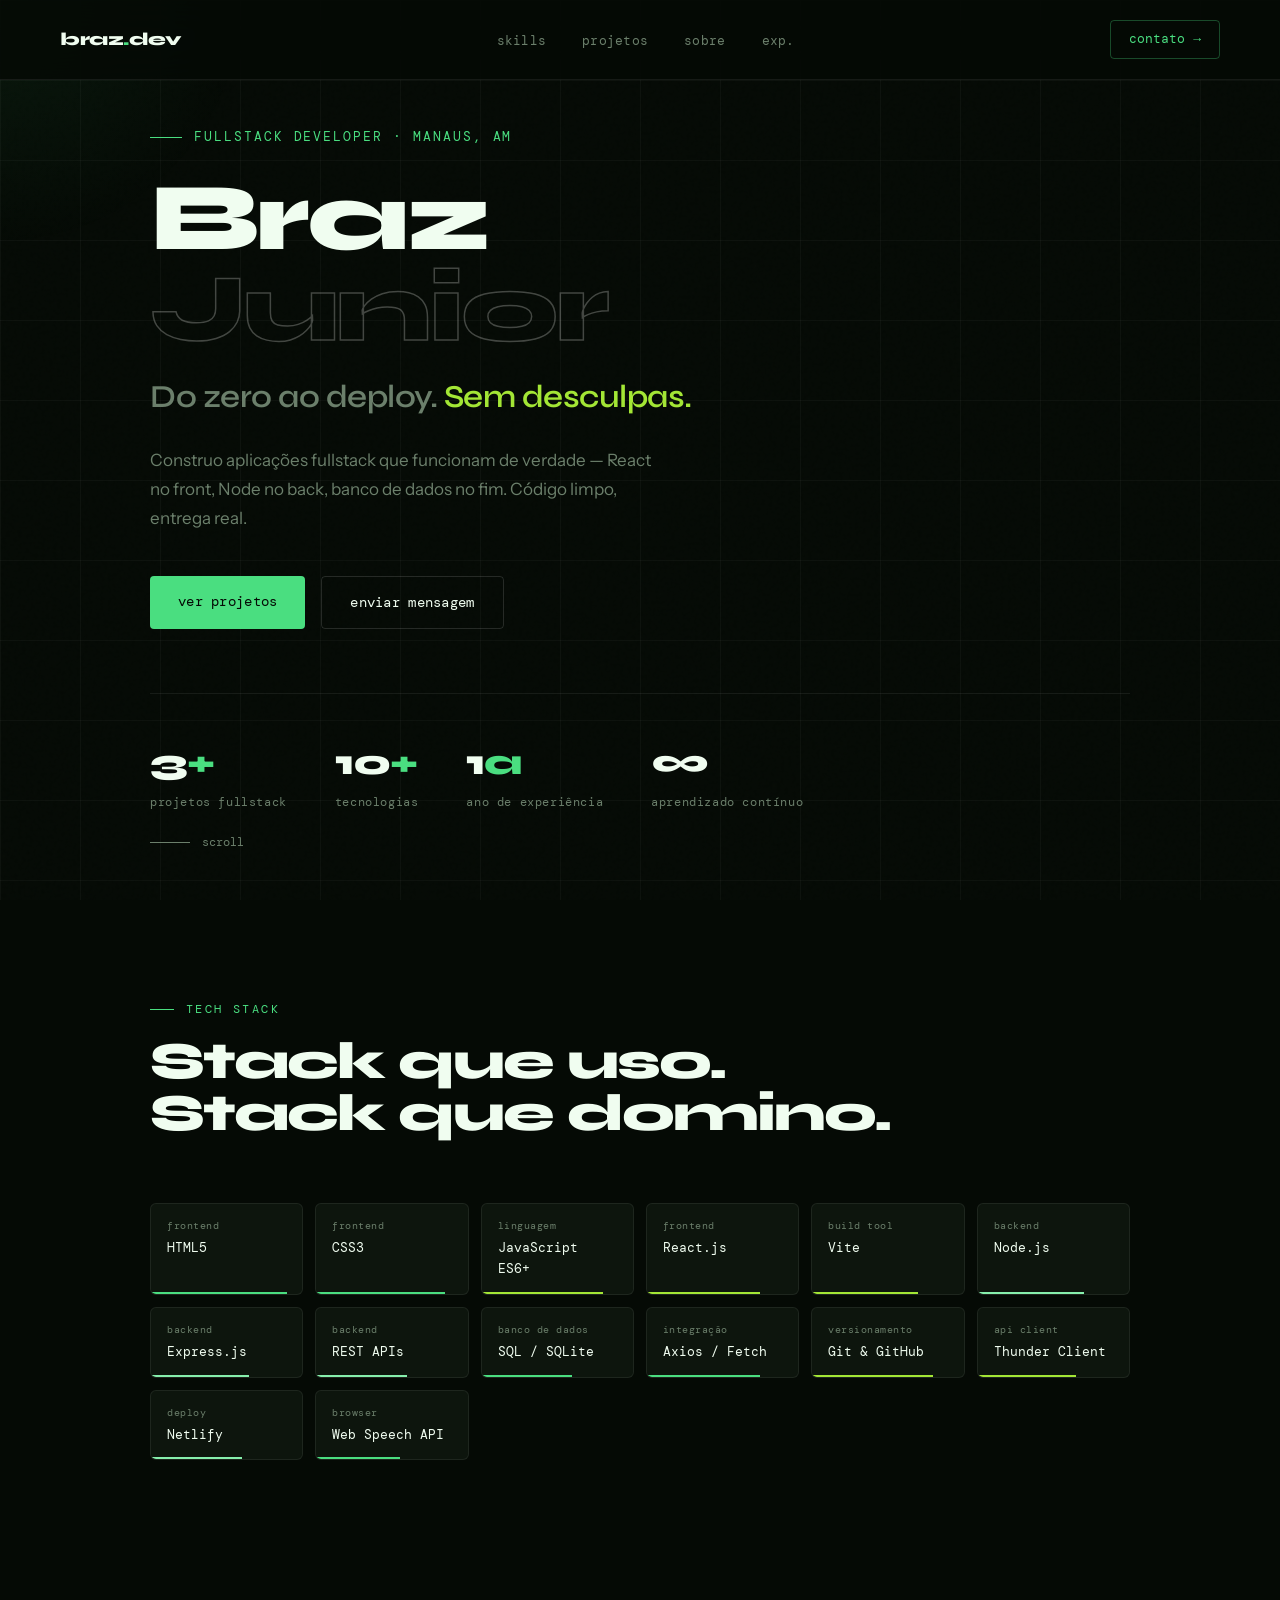
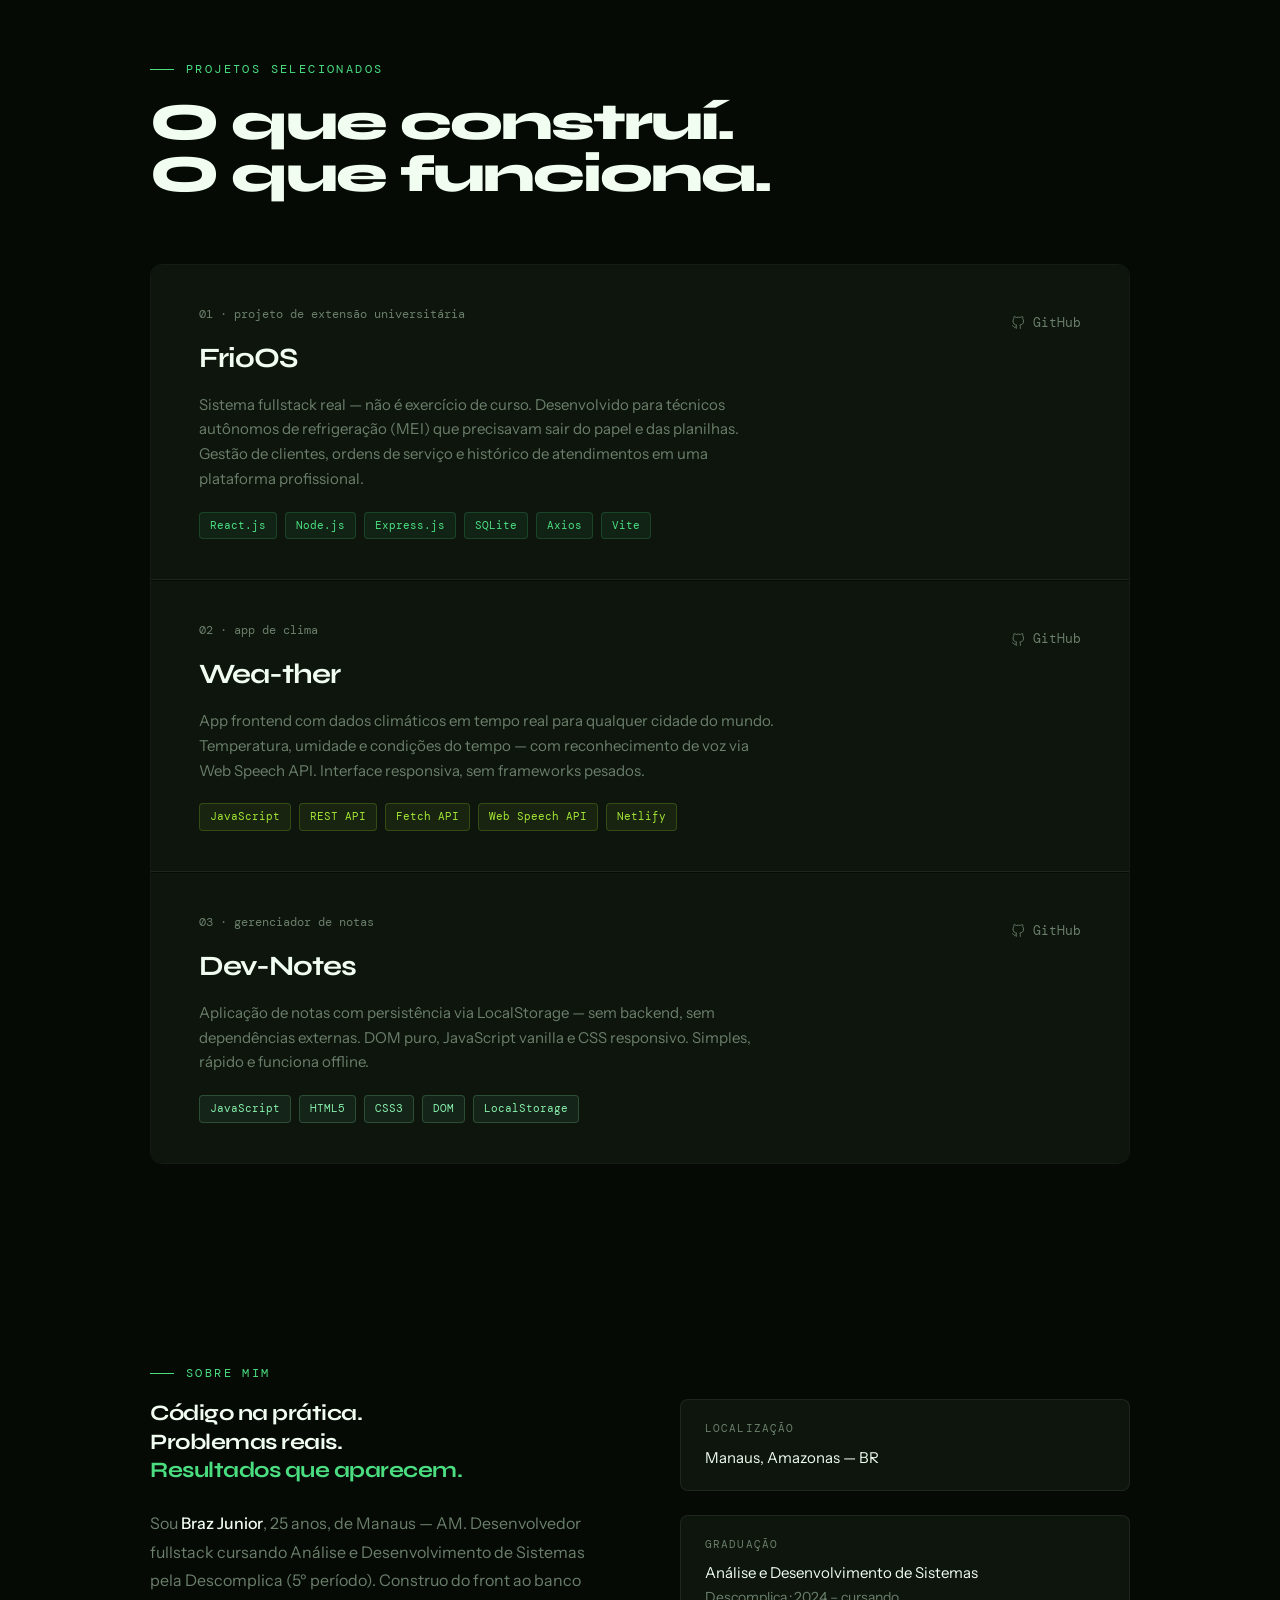
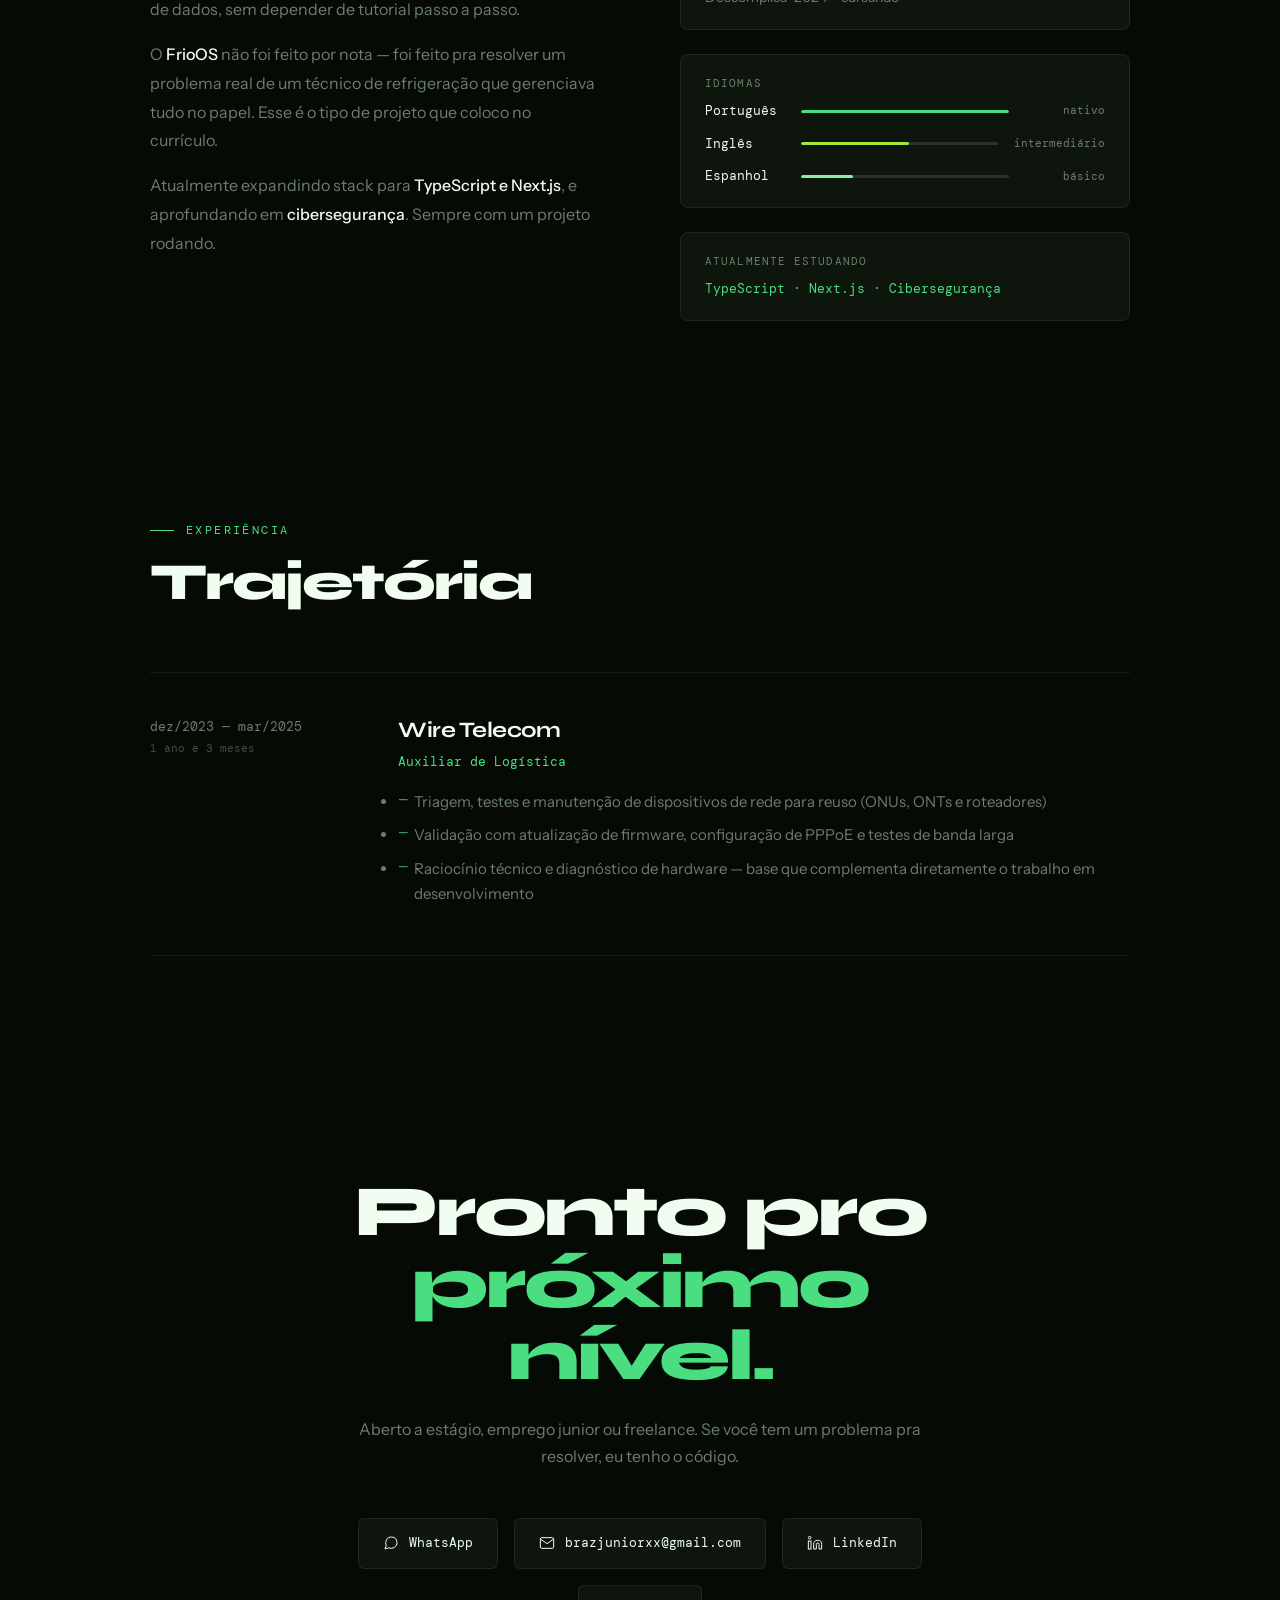
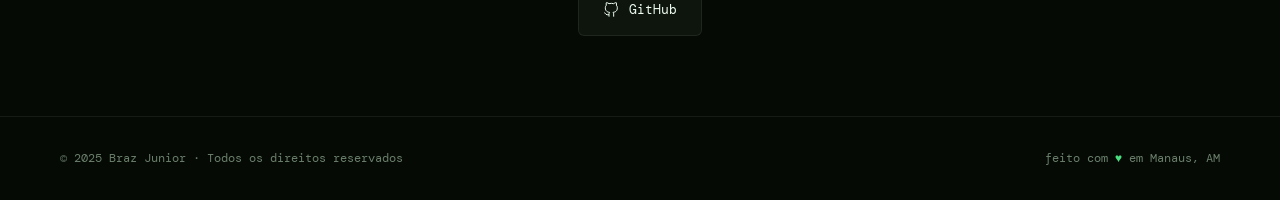
==== commit 77af0b56: "feat: muda paleta de cores para verde neon - accent: #4ade80, accent2: #a3e635, accent3: #86efac - b" ====
--- a/index.html
+++ b/index.html
@@ -77,46 +77,46 @@
       <p class="section-label reveal">tech stack</p>
       <h2 class="section-title reveal reveal-delay-1">Stack que uso.<br>Stack que domino.</h2>
       <div class="skills-grid">
-        <div class="skill-chip reveal" style="--chip-color:#f97316;--level:90%">
+        <div class="skill-chip reveal" style="--chip-color:#4ade80;--level:90%">
           <span class="chip-cat">frontend</span>HTML5
         </div>
-        <div class="skill-chip reveal reveal-delay-1" style="--chip-color:#f97316;--level:85%">
+        <div class="skill-chip reveal reveal-delay-1" style="--chip-color:#4ade80;--level:85%">
           <span class="chip-cat">frontend</span>CSS3
         </div>
-        <div class="skill-chip reveal reveal-delay-2" style="--chip-color:#facc15;--level:80%">
+        <div class="skill-chip reveal reveal-delay-2" style="--chip-color:#a3e635;--level:80%">
           <span class="chip-cat">linguagem</span>JavaScript ES6+
         </div>
-        <div class="skill-chip reveal reveal-delay-3" style="--chip-color:#facc15;--level:75%">
+        <div class="skill-chip reveal reveal-delay-3" style="--chip-color:#a3e635;--level:75%">
           <span class="chip-cat">frontend</span>React.js
         </div>
-        <div class="skill-chip reveal" style="--chip-color:#facc15;--level:70%">
+        <div class="skill-chip reveal" style="--chip-color:#a3e635;--level:70%">
           <span class="chip-cat">build tool</span>Vite
         </div>
-        <div class="skill-chip reveal reveal-delay-1" style="--chip-color:#fb923c;--level:70%">
+        <div class="skill-chip reveal reveal-delay-1" style="--chip-color:#86efac;--level:70%">
           <span class="chip-cat">backend</span>Node.js
         </div>
-        <div class="skill-chip reveal reveal-delay-2" style="--chip-color:#fb923c;--level:65%">
+        <div class="skill-chip reveal reveal-delay-2" style="--chip-color:#86efac;--level:65%">
           <span class="chip-cat">backend</span>Express.js
         </div>
-        <div class="skill-chip reveal reveal-delay-3" style="--chip-color:#fb923c;--level:60%">
+        <div class="skill-chip reveal reveal-delay-3" style="--chip-color:#86efac;--level:60%">
           <span class="chip-cat">backend</span>REST APIs
         </div>
-        <div class="skill-chip reveal" style="--chip-color:#f97316;--level:60%">
+        <div class="skill-chip reveal" style="--chip-color:#4ade80;--level:60%">
           <span class="chip-cat">banco de dados</span>SQL / SQLite
         </div>
-        <div class="skill-chip reveal reveal-delay-1" style="--chip-color:#f97316;--level:75%">
+        <div class="skill-chip reveal reveal-delay-1" style="--chip-color:#4ade80;--level:75%">
           <span class="chip-cat">integração</span>Axios / Fetch
         </div>
-        <div class="skill-chip reveal reveal-delay-2" style="--chip-color:#facc15;--level:80%">
+        <div class="skill-chip reveal reveal-delay-2" style="--chip-color:#a3e635;--level:80%">
           <span class="chip-cat">versionamento</span>Git &amp; GitHub
         </div>
-        <div class="skill-chip reveal reveal-delay-3" style="--chip-color:#facc15;--level:65%">
+        <div class="skill-chip reveal reveal-delay-3" style="--chip-color:#a3e635;--level:65%">
           <span class="chip-cat">api client</span>Thunder Client
         </div>
-        <div class="skill-chip reveal" style="--chip-color:#fb923c;--level:60%">
+        <div class="skill-chip reveal" style="--chip-color:#86efac;--level:60%">
           <span class="chip-cat">deploy</span>Netlify
         </div>
-        <div class="skill-chip reveal reveal-delay-1" style="--chip-color:#f97316;--level:55%">
+        <div class="skill-chip reveal reveal-delay-1" style="--chip-color:#4ade80;--level:55%">
           <span class="chip-cat">browser</span>Web Speech API
         </div>
       </div>
@@ -131,7 +131,7 @@
       <div class="projects-list reveal reveal-delay-2">
 
         <!-- FrioOS -->
-        <div class="project-item" style="--p-accent:#f97316">
+        <div class="project-item" style="--p-accent:#4ade80">
           <div>
             <p class="project-num">01 · projeto de extensão universitária</p>
             <h3 class="project-name">FrioOS</h3>
@@ -158,7 +158,7 @@
         </div>
 
         <!-- Wea-ther -->
-        <div class="project-item" style="--p-accent:#facc15">
+        <div class="project-item" style="--p-accent:#a3e635">
           <div>
             <p class="project-num">02 · app de clima</p>
             <h3 class="project-name">Wea-ther</h3>
@@ -168,11 +168,11 @@
               Web Speech API. Interface responsiva, sem frameworks pesados.
             </p>
             <div class="project-tags">
-              <span class="project-tag" style="--tag-c:#facc15;background:rgba(250,204,21,0.07);border-color:rgba(250,204,21,0.2)">JavaScript</span>
-              <span class="project-tag" style="--tag-c:#facc15;background:rgba(250,204,21,0.07);border-color:rgba(250,204,21,0.2)">REST API</span>
-              <span class="project-tag" style="--tag-c:#facc15;background:rgba(250,204,21,0.07);border-color:rgba(250,204,21,0.2)">Fetch API</span>
-              <span class="project-tag" style="--tag-c:#facc15;background:rgba(250,204,21,0.07);border-color:rgba(250,204,21,0.2)">Web Speech API</span>
-              <span class="project-tag" style="--tag-c:#facc15;background:rgba(250,204,21,0.07);border-color:rgba(250,204,21,0.2)">Netlify</span>
+              <span class="project-tag" style="--tag-c:#a3e635;background:rgba(163,230,53,0.07);border-color:rgba(163,230,53,0.2)">JavaScript</span>
+              <span class="project-tag" style="--tag-c:#a3e635;background:rgba(163,230,53,0.07);border-color:rgba(163,230,53,0.2)">REST API</span>
+              <span class="project-tag" style="--tag-c:#a3e635;background:rgba(163,230,53,0.07);border-color:rgba(163,230,53,0.2)">Fetch API</span>
+              <span class="project-tag" style="--tag-c:#a3e635;background:rgba(163,230,53,0.07);border-color:rgba(163,230,53,0.2)">Web Speech API</span>
+              <span class="project-tag" style="--tag-c:#a3e635;background:rgba(163,230,53,0.07);border-color:rgba(163,230,53,0.2)">Netlify</span>
             </div>
           </div>
           <div class="project-links">
@@ -184,7 +184,7 @@
         </div>
 
         <!-- Dev-Notes -->
-        <div class="project-item" style="--p-accent:#fb923c">
+        <div class="project-item" style="--p-accent:#86efac">
           <div>
             <p class="project-num">03 · gerenciador de notas</p>
             <h3 class="project-name">Dev-Notes</h3>
@@ -194,11 +194,11 @@
               Simples, rápido e funciona offline.
             </p>
             <div class="project-tags">
-              <span class="project-tag" style="--tag-c:#fb923c;background:rgba(251,146,60,0.07);border-color:rgba(251,146,60,0.2)">JavaScript</span>
-              <span class="project-tag" style="--tag-c:#fb923c;background:rgba(251,146,60,0.07);border-color:rgba(251,146,60,0.2)">HTML5</span>
-              <span class="project-tag" style="--tag-c:#fb923c;background:rgba(251,146,60,0.07);border-color:rgba(251,146,60,0.2)">CSS3</span>
-              <span class="project-tag" style="--tag-c:#fb923c;background:rgba(251,146,60,0.07);border-color:rgba(251,146,60,0.2)">DOM</span>
-              <span class="project-tag" style="--tag-c:#fb923c;background:rgba(251,146,60,0.07);border-color:rgba(251,146,60,0.2)">LocalStorage</span>
+              <span class="project-tag" style="--tag-c:#86efac;background:rgba(134,239,172,0.07);border-color:rgba(134,239,172,0.2)">JavaScript</span>
+              <span class="project-tag" style="--tag-c:#86efac;background:rgba(134,239,172,0.07);border-color:rgba(134,239,172,0.2)">HTML5</span>
+              <span class="project-tag" style="--tag-c:#86efac;background:rgba(134,239,172,0.07);border-color:rgba(134,239,172,0.2)">CSS3</span>
+              <span class="project-tag" style="--tag-c:#86efac;background:rgba(134,239,172,0.07);border-color:rgba(134,239,172,0.2)">DOM</span>
+              <span class="project-tag" style="--tag-c:#86efac;background:rgba(134,239,172,0.07);border-color:rgba(134,239,172,0.2)">LocalStorage</span>
             </div>
           </div>
           <div class="project-links">
--- a/css/style.css
+++ b/css/style.css
@@ -1,18 +1,18 @@
 *, *::before, *::after { box-sizing: border-box; margin: 0; padding: 0; }
 
 :root {
-  --bg:       #0c0a09;
-  --bg2:      #1c1917;
-  --bg3:      #292524;
+  --bg:       #050a05;
+  --bg2:      #0d150d;
+  --bg3:      #162016;
   --border:   rgba(255,255,255,0.07);
   --border2:  rgba(255,255,255,0.13);
-  --text:     #fafaf9;
-  --muted:    #78716c;
-  --accent:   #f97316;
-  --accent2:  #facc15;
-  --accent3:  #fb923c;
-  --glow:     rgba(249,115,22,0.15);
-  --glow2:    rgba(250,204,21,0.12);
+  --text:     #f0fdf0;
+  --muted:    #6b7f6b;
+  --accent:   #4ade80;
+  --accent2:  #a3e635;
+  --accent3:  #86efac;
+  --glow:     rgba(74,222,128,0.15);
+  --glow2:    rgba(163,230,53,0.12);
   --font-head: 'Syne', sans-serif;
   --font-body: 'Instrument Sans', sans-serif;
   --font-mono: 'DM Mono', monospace;
@@ -60,7 +60,7 @@
   width: 500px;
   height: 500px;
   border-radius: 50%;
-  background: radial-gradient(circle, rgba(249,115,22,0.07) 0%, transparent 70%);
+  background: radial-gradient(circle, rgba(74,222,128,0.07) 0%, transparent 70%);
   pointer-events: none;
   transform: translate(-50%, -50%);
   z-index: 1;
@@ -76,7 +76,7 @@
   justify-content: space-between;
   align-items: center;
   padding: 20px 60px;
-  background: rgba(12,10,9,0.85);
+  background: rgba(5,10,5,0.85);
   backdrop-filter: blur(20px);
   border-bottom: 1px solid var(--border);
 }
@@ -114,14 +114,14 @@
   font-size: 13px;
   color: var(--accent);
   text-decoration: none;
-  border: 1px solid rgba(249,115,22,0.3);
+  border: 1px solid rgba(74,222,128,0.3);
   padding: 8px 18px;
   border-radius: 4px;
   transition: all 0.2s;
 }
 
 .nav-cta:hover {
-  background: rgba(249,115,22,0.08);
+  background: rgba(74,222,128,0.08);
   border-color: var(--accent);
 }
 
@@ -234,7 +234,7 @@
 }
 
 .btn-primary:hover {
-  background: #fdba74;
+  background: #86efac;
   transform: translateY(-2px);
 }
 
@@ -464,8 +464,8 @@
   font-family: var(--font-mono);
   font-size: 11px;
   color: var(--tag-c, var(--accent));
-  background: rgba(249,115,22,0.07);
-  border: 1px solid rgba(249,115,22,0.18);
+  background: rgba(74,222,128,0.07);
+  border: 1px solid rgba(74,222,128,0.18);
   padding: 4px 10px;
   border-radius: 4px;
 }
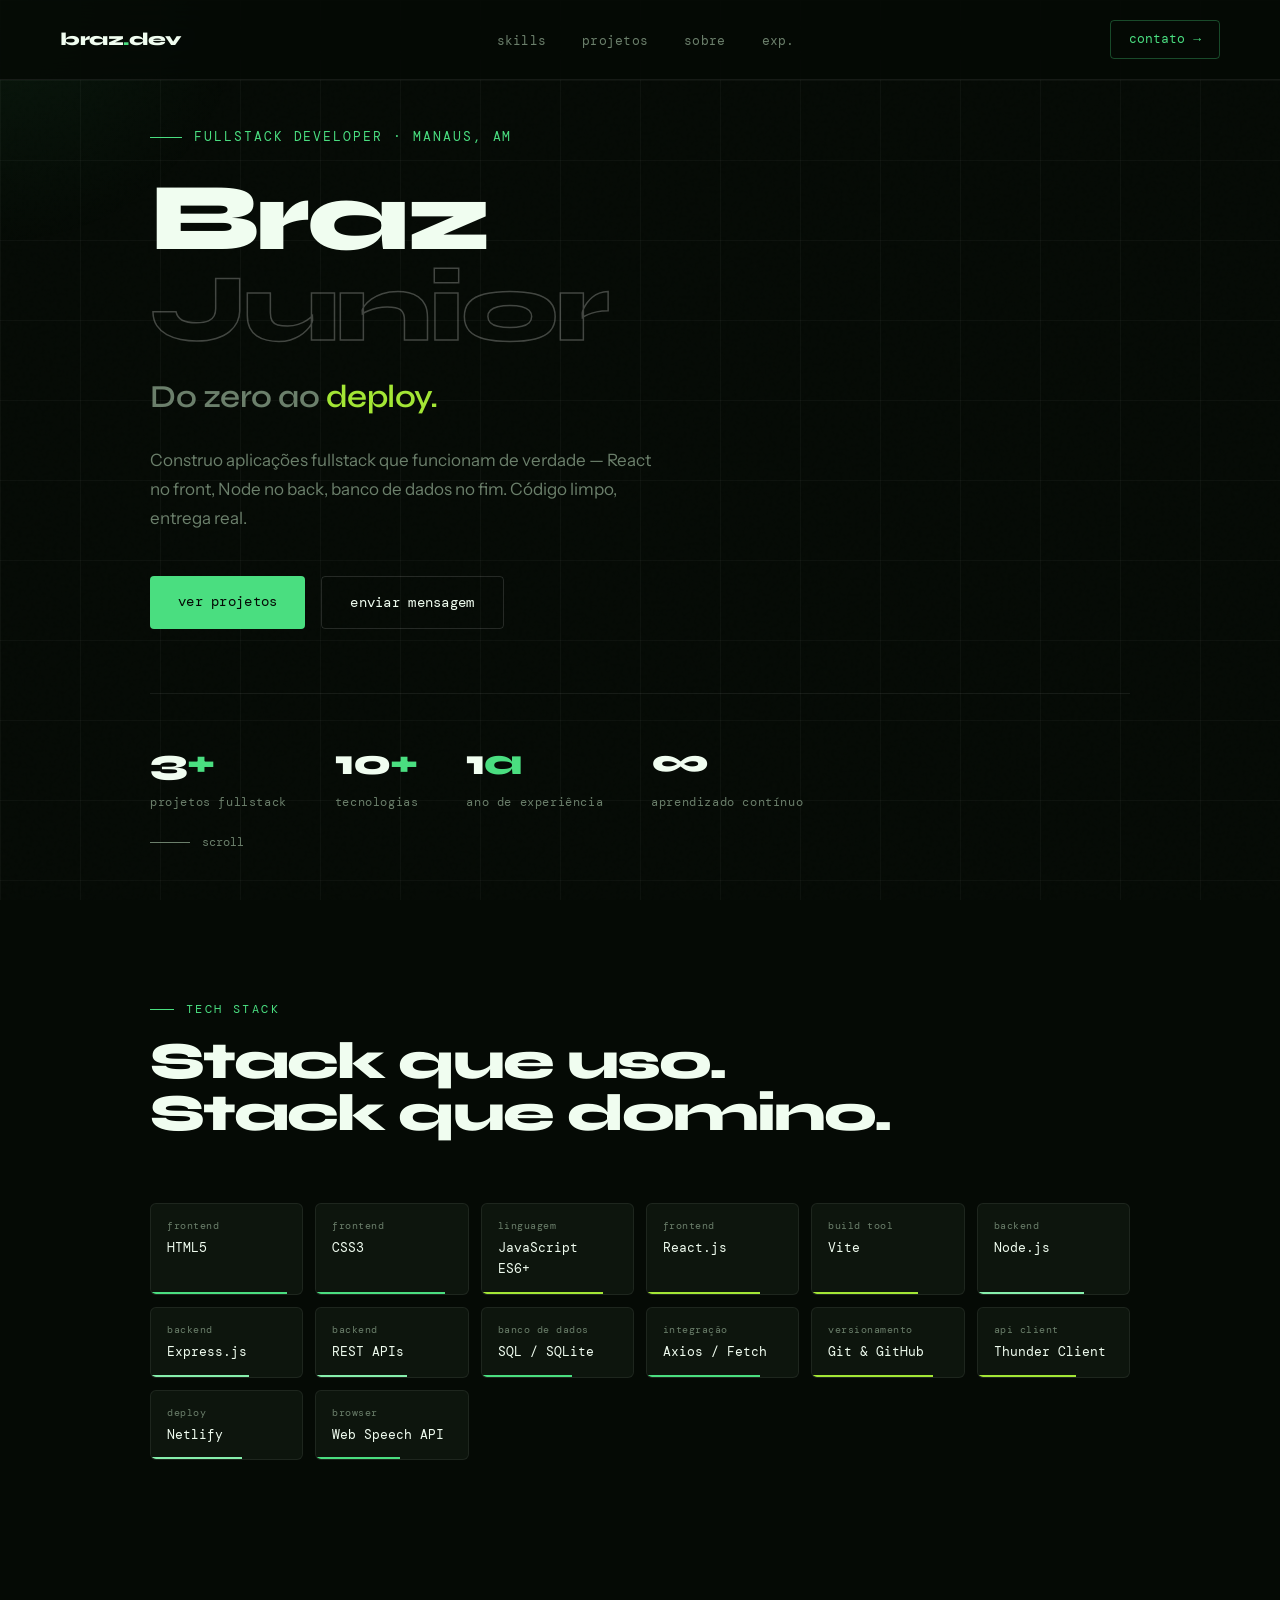
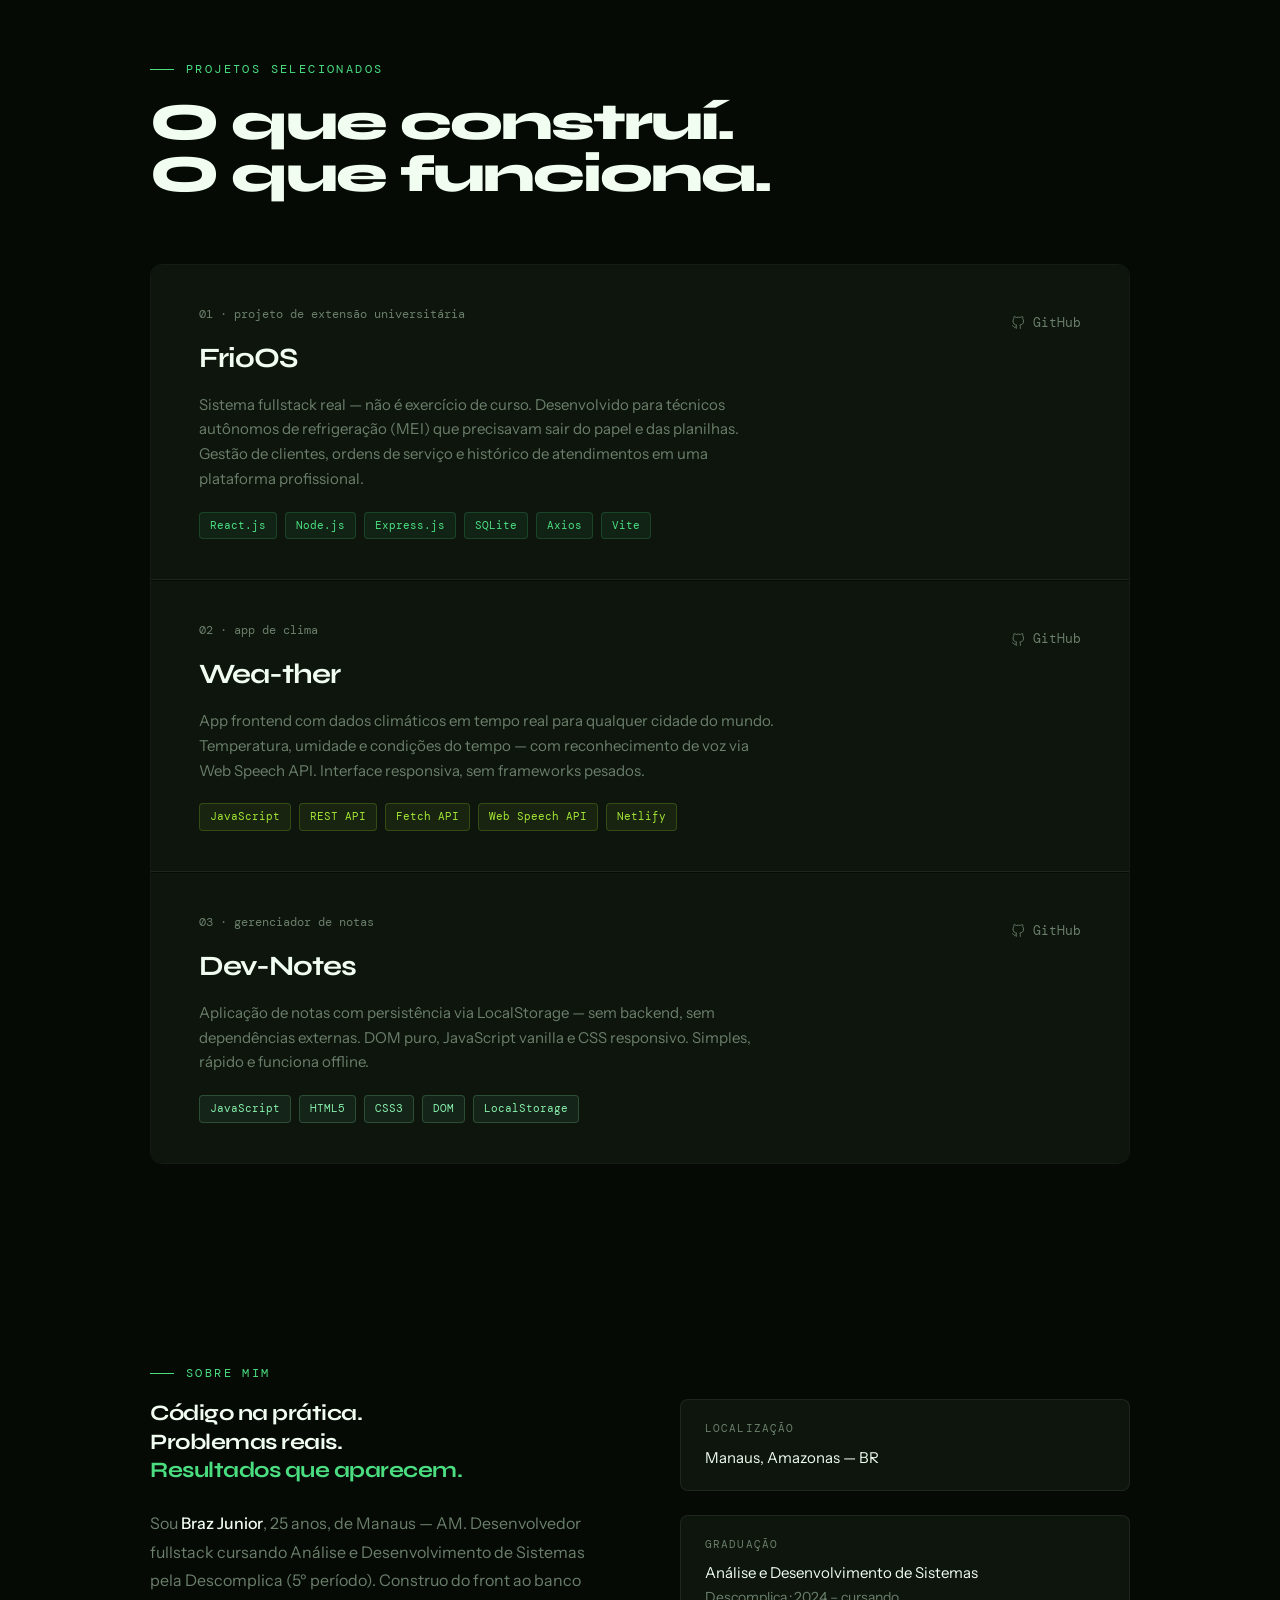
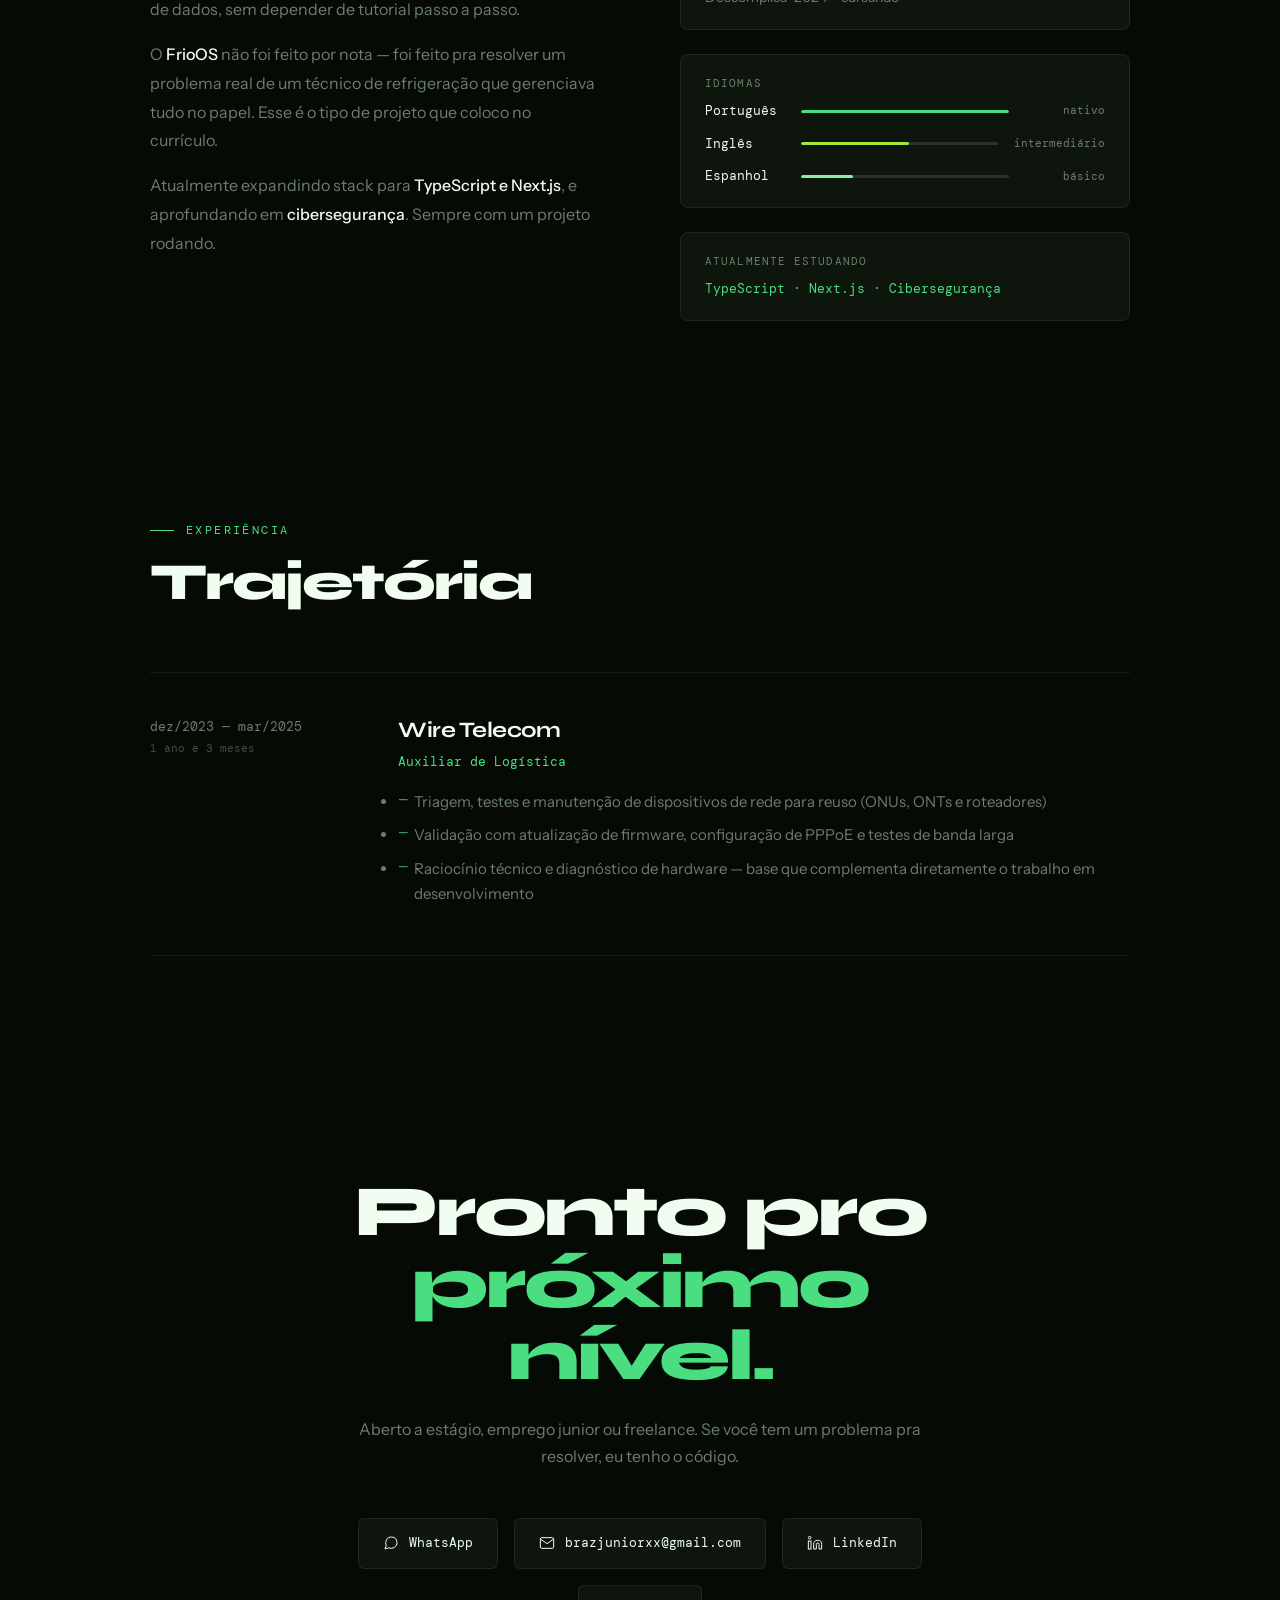
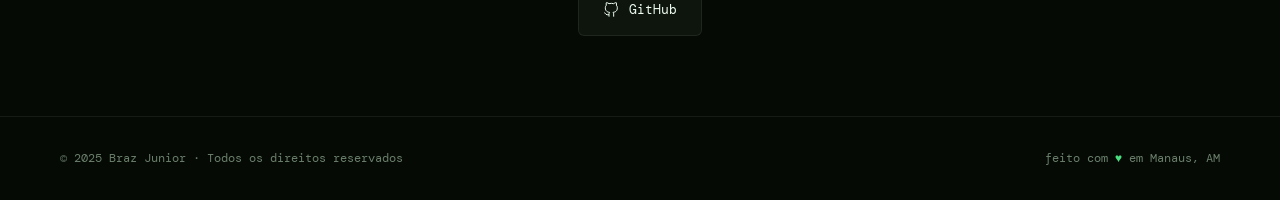
==== commit 7903fdb1: "fix: atualiza linha hero para 'Do zero ao deploy.' Co-Authored-By: Claude Sonnet 4.6 <noreply@anthro" ====
--- a/index.html
+++ b/index.html
@@ -35,7 +35,7 @@
         <span class="line2">Junior</span>
       </h1>
       <p class="hero-role">
-        Do zero ao deploy. <span class="hl">Sem desculpas.</span>
+        Do zero ao <span class="hl">deploy.</span>
       </p>
       <p class="hero-desc">
         Construo aplicações fullstack que funcionam de verdade —
